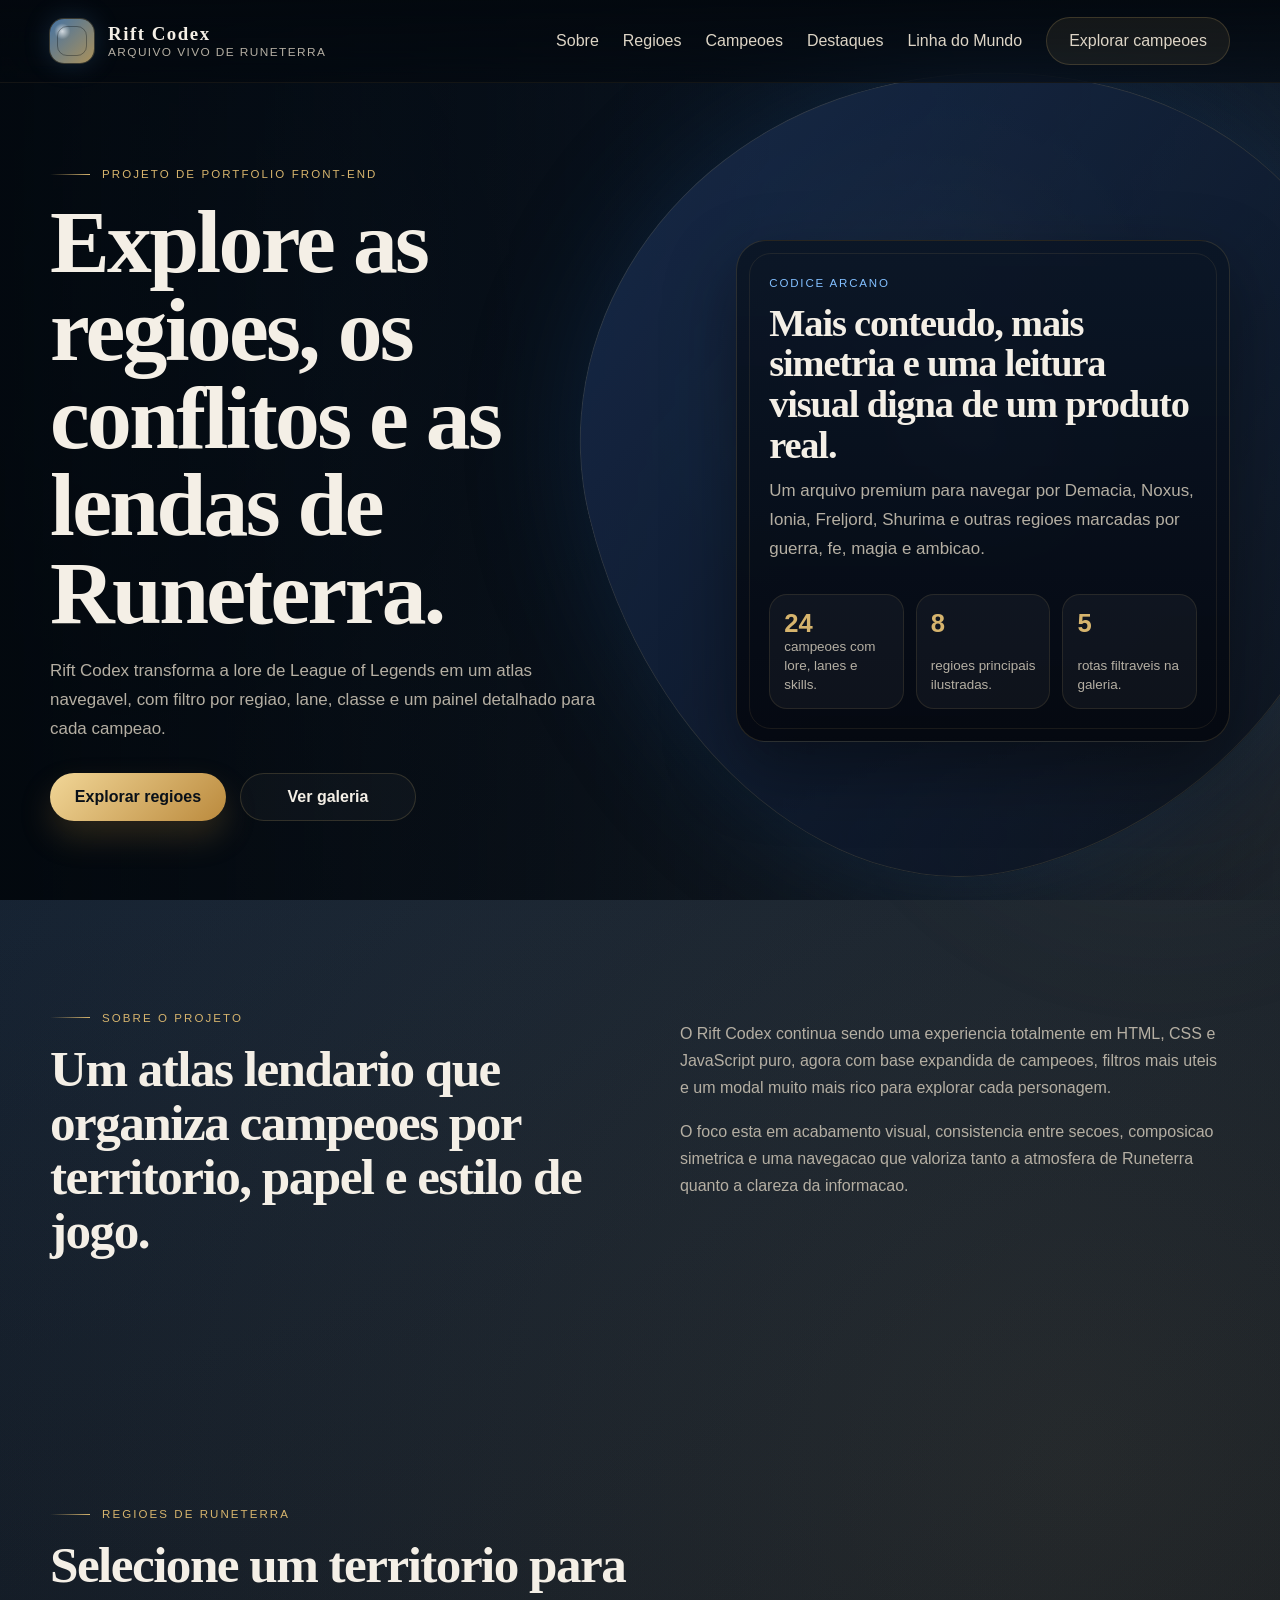
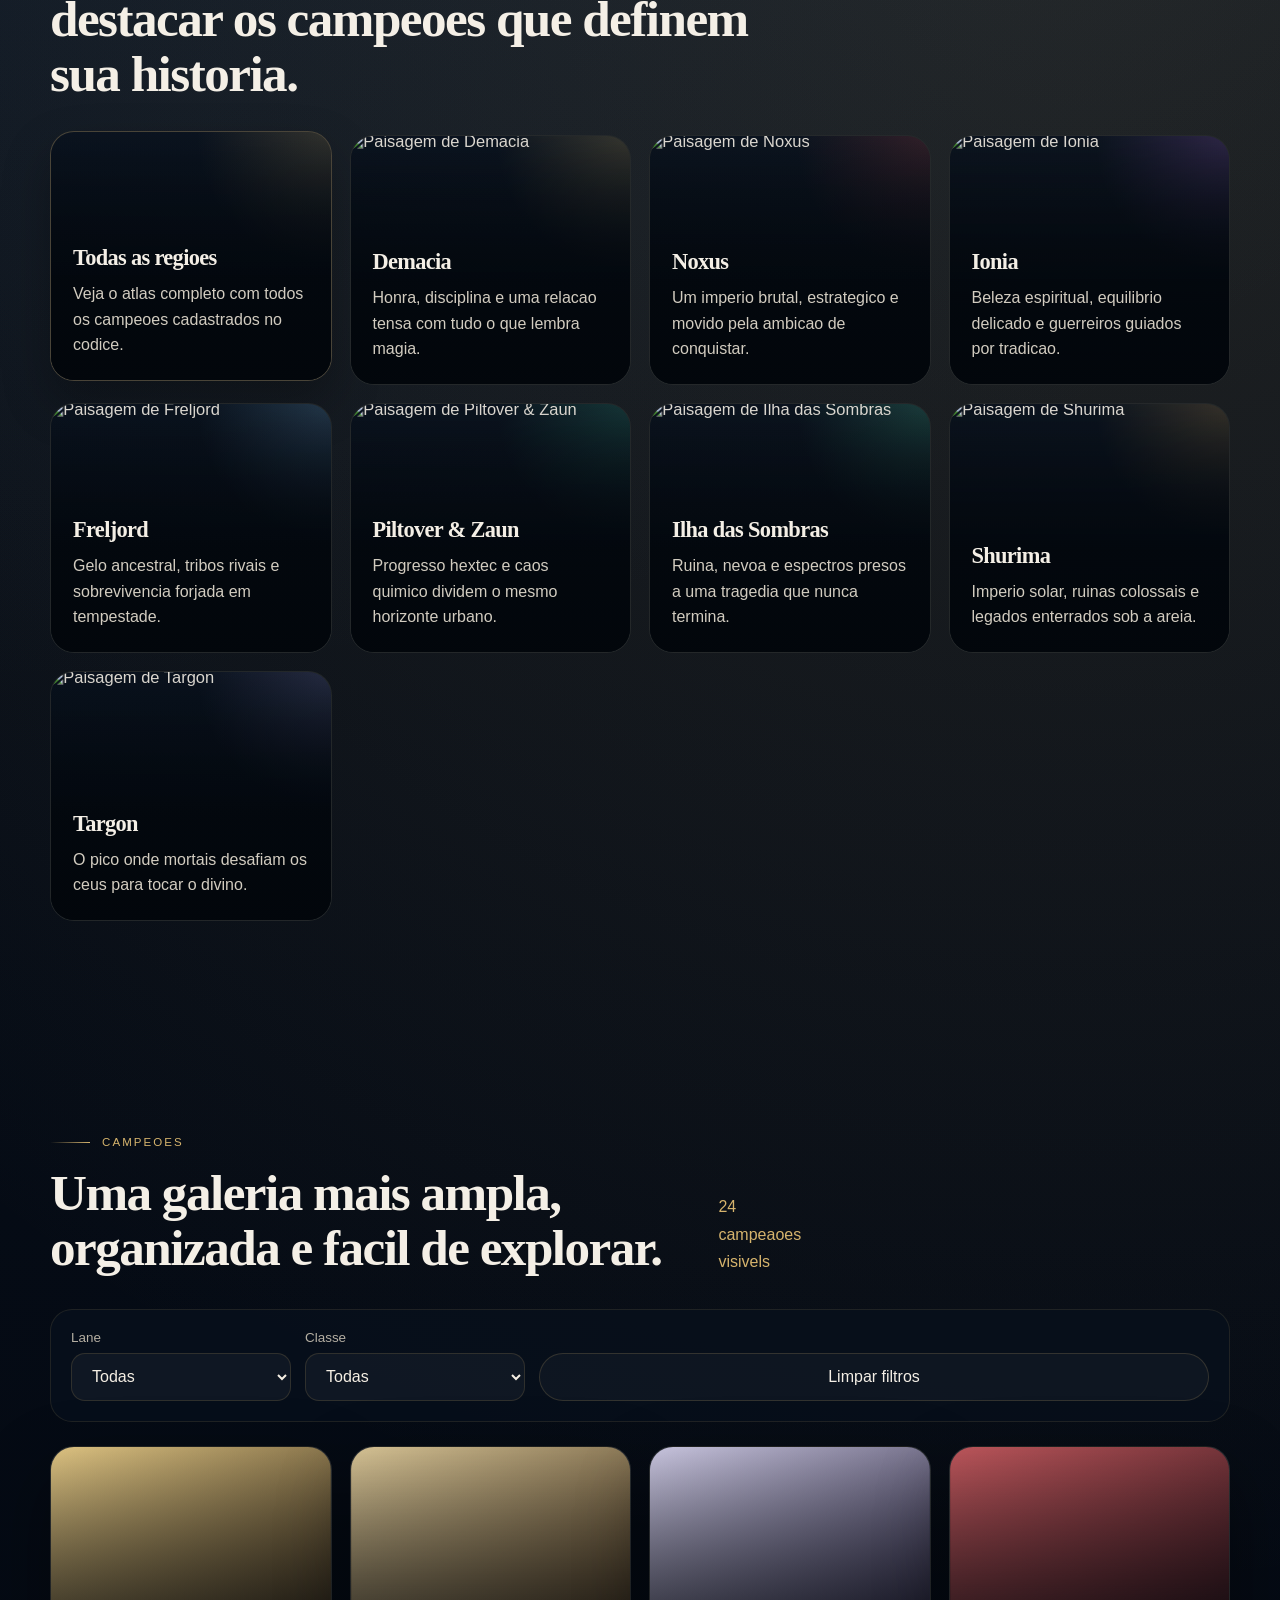
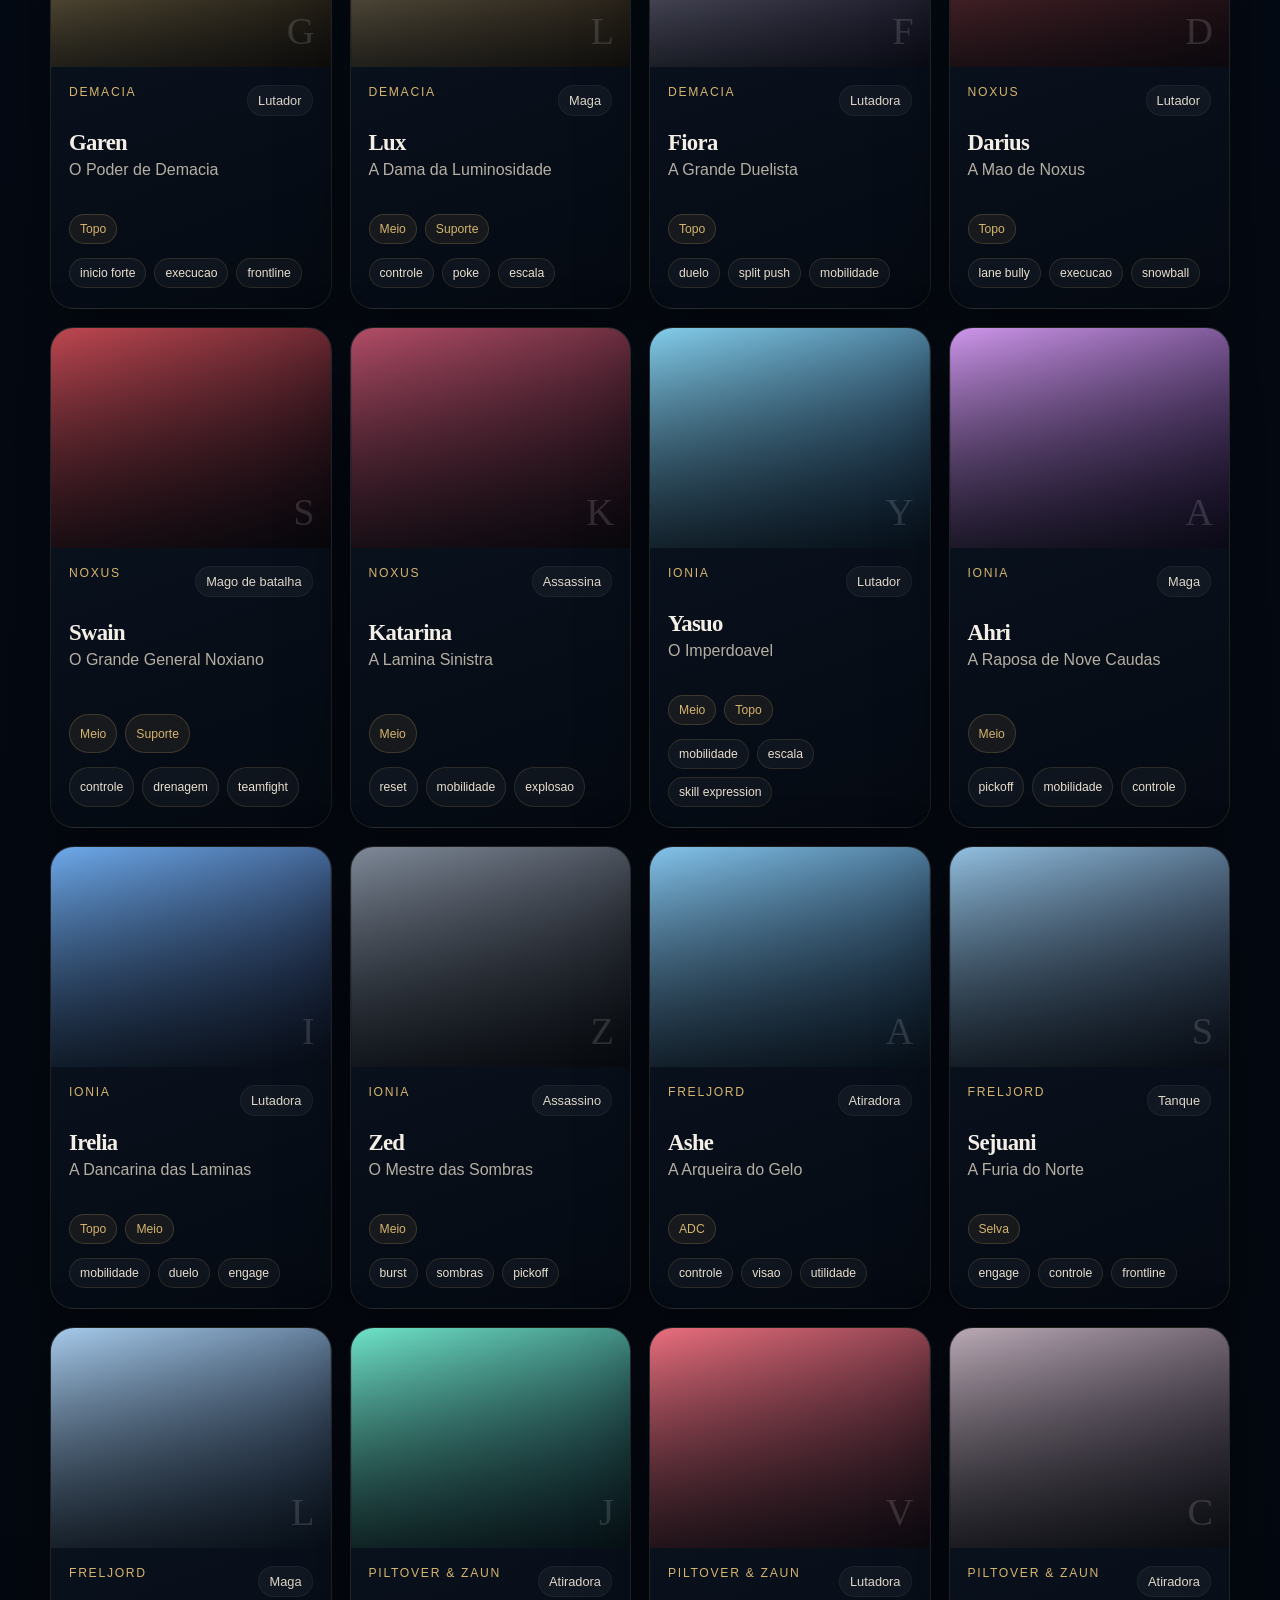
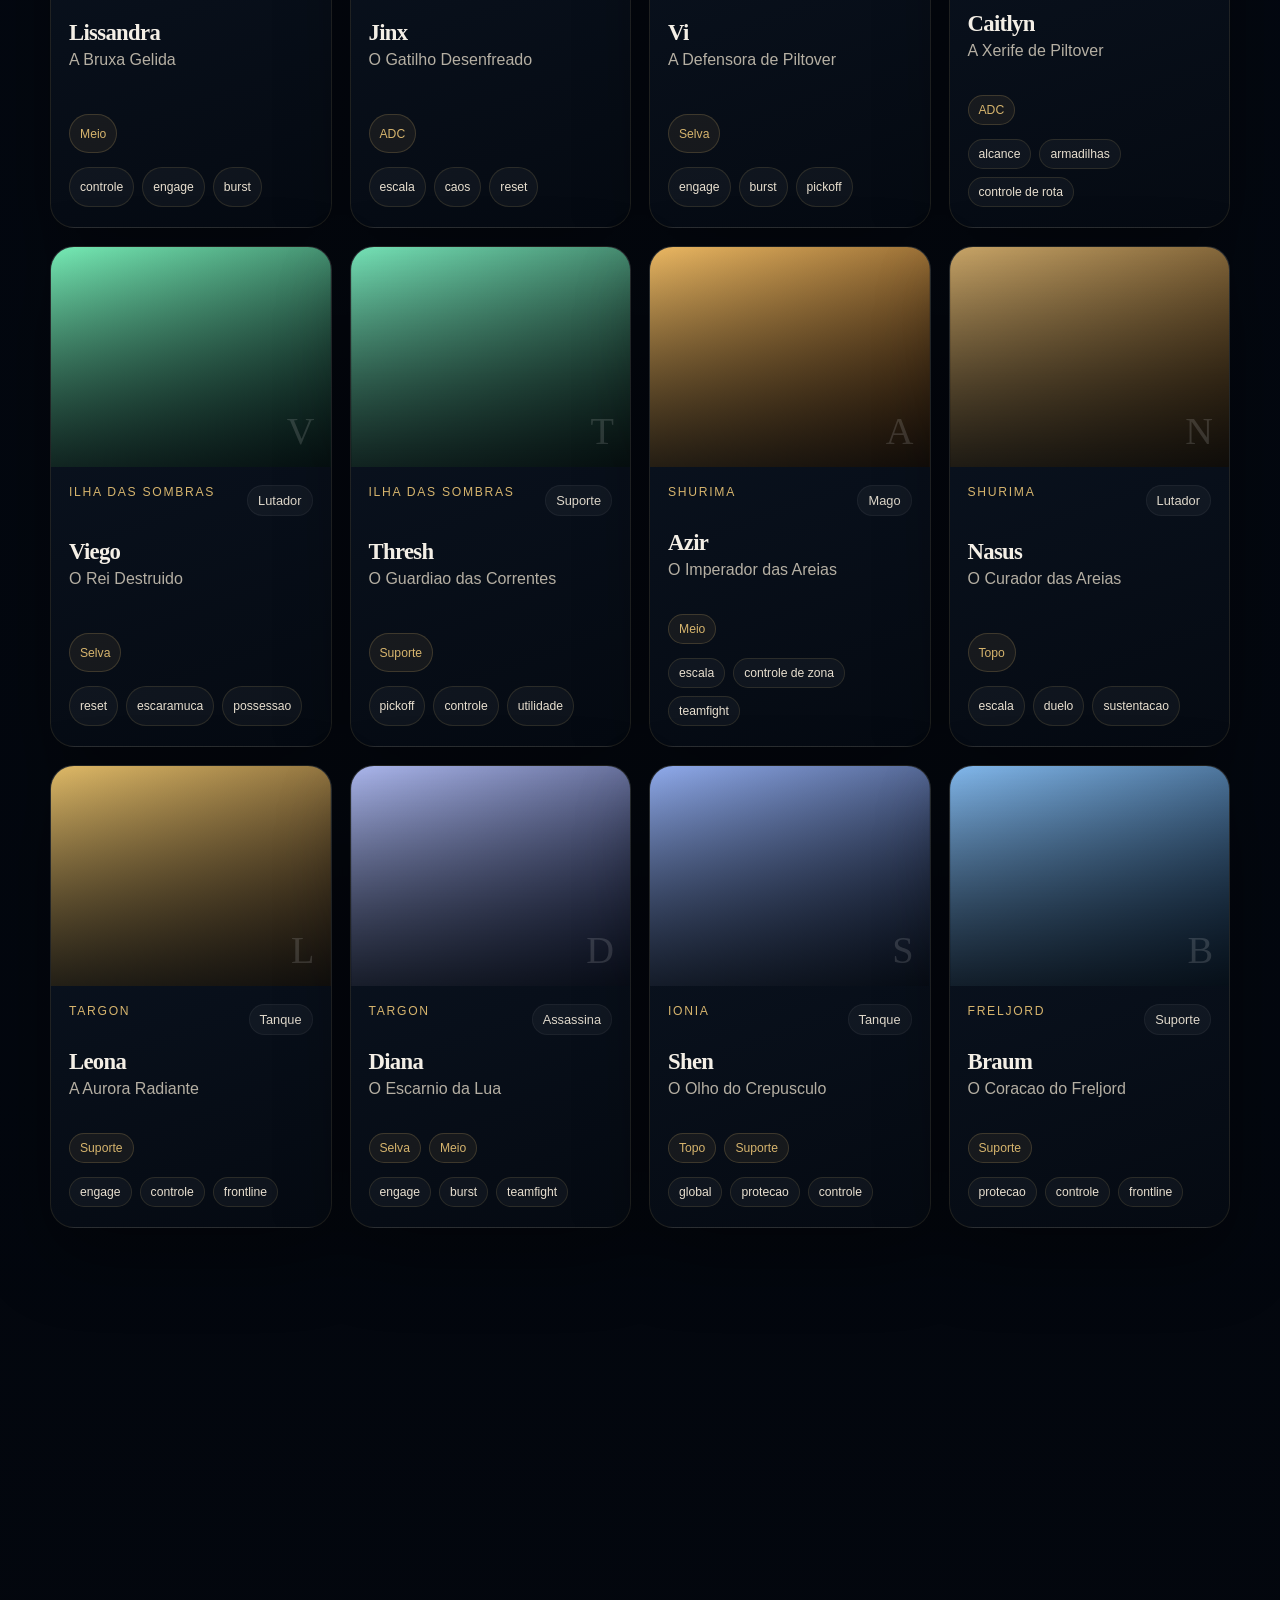
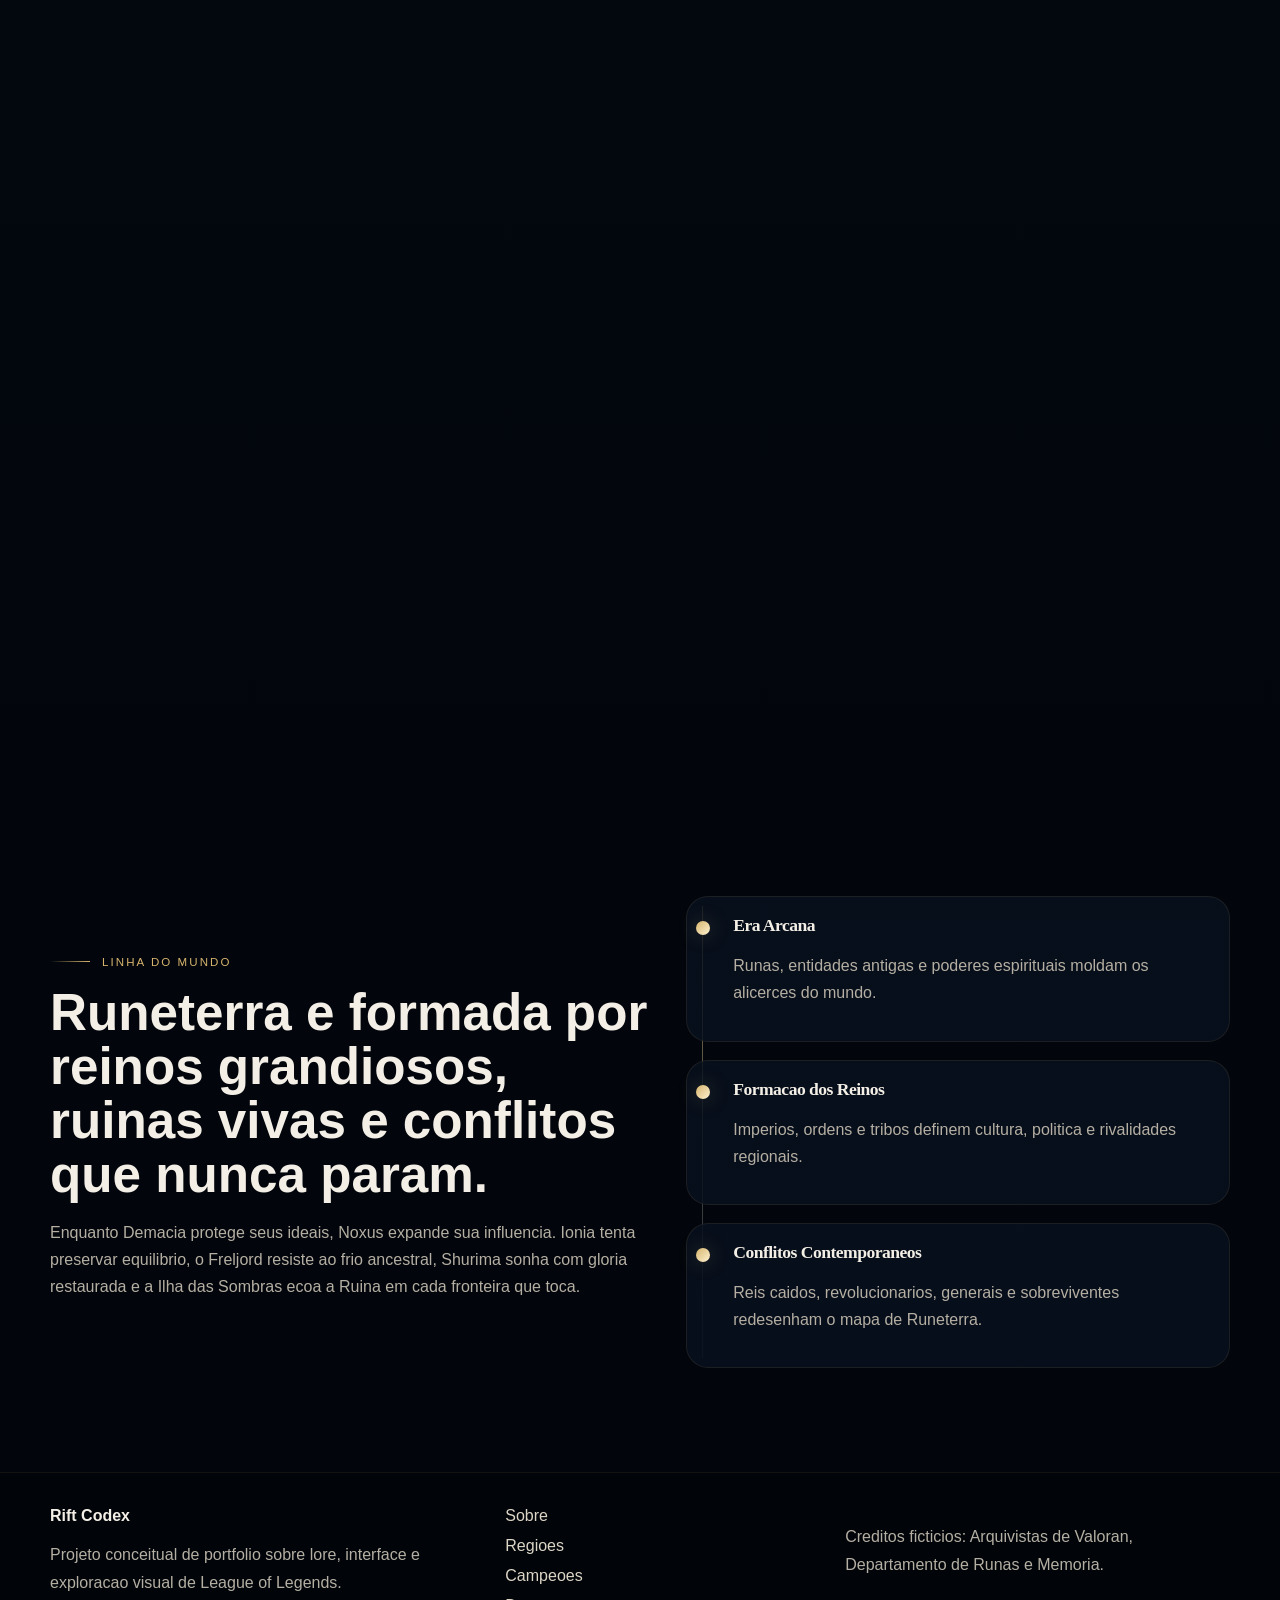
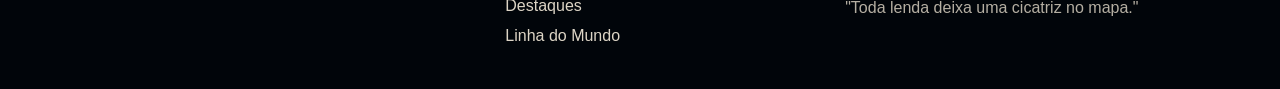
==== index.html @ 1356409a "Primeira versão do projeto Rift Codex" ====
<!DOCTYPE html>
<html lang="pt-BR">
<head>
  <meta charset="UTF-8">
  <meta name="viewport" content="width=device-width, initial-scale=1.0">
  <meta
    name="description"
    content="Rift Codex e um atlas interativo de Runeterra com campeoes de League of Legends organizados por regiao."
  >
  <title>Rift Codex | Atlas Vivo de Runeterra</title>
  <link rel="stylesheet" href="style.css">
</head>
<body>
  <div class="site-shell">
    <div class="ambient ambient-left"></div>
    <div class="ambient ambient-right"></div>

    <header class="site-header" id="topo">
      <div class="header-inner">
        <a href="#hero" class="brand" aria-label="Ir para o inicio">
          <span class="brand-mark"></span>
          <span class="brand-copy">
            <strong>Rift Codex</strong>
            <small>Arquivo Vivo de Runeterra</small>
          </span>
        </a>

        <button class="menu-toggle" type="button" aria-expanded="false" aria-controls="main-nav" aria-label="Abrir menu">
          <span></span>
          <span></span>
          <span></span>
        </button>

        <nav class="main-nav" id="main-nav" aria-label="Navegacao principal">
          <a href="#sobre">Sobre</a>
          <a href="#regioes">Regioes</a>
          <a href="#campeoes">Campeoes</a>
          <a href="#destaques">Destaques</a>
          <a href="#mundo">Linha do Mundo</a>
          <a href="#campeoes" class="nav-cta">Explorar campeoes</a>
        </nav>
      </div>
    </header>

    <main>
      <section class="hero" id="hero">
        <div class="hero-backdrop"></div>
        <div class="container hero-grid">
          <div class="hero-copy reveal">
            <span class="eyebrow">Projeto de portfolio front-end</span>
            <h1>Explore as regioes, os conflitos e as lendas de Runeterra.</h1>
            <p>
              Rift Codex transforma a lore de League of Legends em um atlas navegavel, com filtro por regiao, lane,
              classe e um painel detalhado para cada campeao.
            </p>
            <div class="hero-actions">
              <a href="#regioes" class="button button-primary">Explorar regioes</a>
              <a href="#campeoes" class="button button-secondary">Ver galeria</a>
            </div>
          </div>

          <div class="hero-panel reveal">
            <div class="hero-panel-frame">
              <span class="panel-kicker">Codice Arcano</span>
              <h2>Mais conteudo, mais simetria e uma leitura visual digna de um produto real.</h2>
              <p>
                Um arquivo premium para navegar por Demacia, Noxus, Ionia, Freljord, Shurima e outras regioes
                marcadas por guerra, fe, magia e ambicao.
              </p>
              <div class="hero-runes" id="heroStats" aria-label="Indicadores do projeto"></div>
            </div>
          </div>
        </div>
      </section>

      <section class="about section" id="sobre">
        <div class="container split-layout">
          <div class="section-heading reveal">
            <span class="eyebrow">Sobre o projeto</span>
            <h2>Um atlas lendario que organiza campeoes por territorio, papel e estilo de jogo.</h2>
          </div>
          <div class="about-copy reveal">
            <p>
              O Rift Codex continua sendo uma experiencia totalmente em HTML, CSS e JavaScript puro, agora com base
              expandida de campeoes, filtros mais uteis e um modal muito mais rico para explorar cada personagem.
            </p>
            <p>
              O foco esta em acabamento visual, consistencia entre secoes, composicao simetrica e uma navegacao que
              valoriza tanto a atmosfera de Runeterra quanto a clareza da informacao.
            </p>
          </div>
        </div>
      </section>

      <section class="regions section" id="regioes">
        <div class="container">
          <div class="section-heading reveal section-heading-tight">
            <span class="eyebrow">Regioes de Runeterra</span>
            <h2>Selecione um territorio para destacar os campeoes que definem sua historia.</h2>
          </div>
          <div class="region-filters reveal" id="regionFilters" aria-label="Filtros por regiao"></div>
        </div>
      </section>

      <section class="champions section" id="campeoes">
        <div class="container">
          <div class="section-heading section-heading-inline reveal">
            <div>
              <span class="eyebrow">Campeoes</span>
              <h2>Uma galeria mais ampla, organizada e facil de explorar.</h2>
            </div>
            <p id="championCounter">Carregando campeoes...</p>
          </div>

          <div class="filter-toolbar reveal">
            <div class="filter-group">
              <label for="laneFilter">Lane</label>
              <select id="laneFilter" class="filter-select">
                <option value="all">Todas</option>
              </select>
            </div>
            <div class="filter-group">
              <label for="classFilter">Classe</label>
              <select id="classFilter" class="filter-select">
                <option value="all">Todas</option>
              </select>
            </div>
            <button class="filter-reset" id="resetFilters" type="button">Limpar filtros</button>
          </div>

          <div class="champion-grid" id="championGrid"></div>
        </div>
      </section>

      <section class="featured section" id="destaques">
        <div class="container">
          <div class="section-heading reveal section-heading-tight">
            <span class="eyebrow">Destaques</span>
            <h2>Campeoes centrais para sentir o peso politico, magico e militar de Runeterra.</h2>
          </div>
          <div class="featured-rail" id="featuredRail"></div>
        </div>
      </section>

      <section class="worldline section" id="mundo">
        <div class="container worldline-layout">
          <div class="worldline-copy reveal">
            <span class="eyebrow">Linha do mundo</span>
            <h2>Runeterra e formada por reinos grandiosos, ruinas vivas e conflitos que nunca param.</h2>
            <p>
              Enquanto Demacia protege seus ideais, Noxus expande sua influencia. Ionia tenta preservar equilibrio,
              o Freljord resiste ao frio ancestral, Shurima sonha com gloria restaurada e a Ilha das Sombras ecoa a
              Ruina em cada fronteira que toca.
            </p>
          </div>

          <div class="timeline reveal" aria-label="Resumo da linha do mundo">
            <article>
              <strong>Era Arcana</strong>
              <p>Runas, entidades antigas e poderes espirituais moldam os alicerces do mundo.</p>
            </article>
            <article>
              <strong>Formacao dos Reinos</strong>
              <p>Imperios, ordens e tribos definem cultura, politica e rivalidades regionais.</p>
            </article>
            <article>
              <strong>Conflitos Contemporaneos</strong>
              <p>Reis caidos, revolucionarios, generais e sobreviventes redesenham o mapa de Runeterra.</p>
            </article>
          </div>
        </div>
      </section>
    </main>

    <footer class="site-footer">
      <div class="container footer-layout">
        <div>
          <strong>Rift Codex</strong>
          <p>Projeto conceitual de portfolio sobre lore, interface e exploracao visual de League of Legends.</p>
        </div>
        <div class="footer-links">
          <a href="#sobre">Sobre</a>
          <a href="#regioes">Regioes</a>
          <a href="#campeoes">Campeoes</a>
          <a href="#destaques">Destaques</a>
          <a href="#mundo">Linha do Mundo</a>
        </div>
        <div class="footer-meta">
          <p>Creditos ficticios: Arquivistas de Valoran, Departamento de Runas e Memoria.</p>
          <p class="footer-quote">"Toda lenda deixa uma cicatriz no mapa."</p>
        </div>
      </div>
    </footer>
  </div>

  <aside class="champion-modal" id="championModal" aria-hidden="true">
    <div class="modal-backdrop" data-close-modal></div>
    <div class="modal-panel" role="dialog" aria-modal="true" aria-labelledby="modalChampionName">
      <button class="modal-close" type="button" data-close-modal aria-label="Fechar detalhes do campeao">x</button>
      <div class="modal-banner">
        <img id="modalChampionImage" alt="">
      </div>

      <div class="modal-topline">
        <span id="modalChampionRegion">Regiao</span>
        <span id="modalChampionClass">Classe</span>
        <span id="modalChampionLanes">Lanes</span>
      </div>

      <div class="modal-hero">
        <div class="modal-sigil" id="modalChampionSigil" aria-hidden="true"></div>
        <div class="modal-title-block">
          <h2 id="modalChampionName">Campeao</h2>
          <p id="modalChampionTitle">Titulo</p>
          <div class="modal-tags" id="modalChampionTags"></div>
        </div>
      </div>

      <div class="modal-content">
        <section>
          <h3>Lore resumida</h3>
          <p id="modalChampionLore"></p>
        </section>
        <section>
          <h3>Perfil de jogo</h3>
          <p id="modalChampionStyle"></p>
        </section>
        <section class="modal-span-2">
          <h3>Habilidades</h3>
          <ul class="skill-list" id="modalChampionSkills"></ul>
        </section>
        <section>
          <h3>Curiosidades</h3>
          <ul class="fact-list" id="modalChampionFacts"></ul>
        </section>
        <section>
          <h3>Presenca em rota</h3>
          <div class="lane-list" id="modalChampionLaneList"></div>
        </section>
      </div>
    </div>
  </aside>

  <button class="back-to-top" id="backToTop" type="button" aria-label="Voltar ao topo">^</button>

  <script src="script.js"></script>
</body>
</html>
---- style.css ----
:root {
  --bg: #06101b;
  --bg-deep: #02060b;
  --surface: rgba(10, 20, 34, 0.82);
  --surface-strong: rgba(10, 18, 30, 0.94);
  --surface-soft: rgba(255, 255, 255, 0.04);
  --line: rgba(214, 180, 109, 0.14);
  --line-strong: rgba(214, 180, 109, 0.28);
  --text: #f4efe6;
  --muted: #b5afa3;
  --gold: #d6b46d;
  --blue: #82bfff;
  --shadow: 0 28px 70px rgba(0, 0, 0, 0.4);
  --radius-lg: 30px;
  --radius-md: 22px;
  --radius-sm: 14px;
  --container: min(1180px, calc(100vw - 40px));
  --header-height: 82px;
  --ease: 240ms ease;
}

*,
*::before,
*::after {
  box-sizing: border-box;
}

html {
  scroll-behavior: smooth;
}

body {
  margin: 0;
  min-height: 100vh;
  font-family: "Segoe UI", "Trebuchet MS", Verdana, sans-serif;
  color: var(--text);
  background:
    radial-gradient(circle at top left, rgba(64, 114, 176, 0.22), transparent 28%),
    radial-gradient(circle at 84% 18%, rgba(214, 180, 109, 0.14), transparent 26%),
    linear-gradient(180deg, #08121f 0%, #040912 45%, #02050b 100%);
  overflow-x: hidden;
}

body::before {
  content: "";
  position: fixed;
  inset: 0;
  background:
    linear-gradient(rgba(255, 255, 255, 0.018) 1px, transparent 1px),
    linear-gradient(90deg, rgba(255, 255, 255, 0.018) 1px, transparent 1px);
  background-size: 78px 78px;
  opacity: 0.12;
  pointer-events: none;
}

body.no-scroll {
  overflow: hidden;
}

a {
  color: inherit;
  text-decoration: none;
}

img {
  display: block;
  max-width: 100%;
}

button,
select {
  font: inherit;
  color: inherit;
}

.site-shell {
  position: relative;
}

.ambient {
  position: fixed;
  width: 34rem;
  height: 34rem;
  border-radius: 50%;
  filter: blur(88px);
  opacity: 0.2;
  pointer-events: none;
  z-index: 0;
}

.ambient-left {
  left: -12%;
  top: 6%;
  background: rgba(84, 145, 224, 0.28);
}

.ambient-right {
  right: -12%;
  top: 42%;
  background: rgba(214, 180, 109, 0.18);
}

.container {
  width: var(--container);
  margin: 0 auto;
  position: relative;
  z-index: 1;
}

.section {
  padding: 104px 0;
}

.eyebrow {
  display: inline-flex;
  align-items: center;
  gap: 12px;
  margin-bottom: 18px;
  color: var(--gold);
  text-transform: uppercase;
  letter-spacing: 0.18em;
  font-size: 0.72rem;
}

.eyebrow::before {
  content: "";
  width: 40px;
  height: 1px;
  background: linear-gradient(90deg, transparent, var(--gold));
}

.section-heading {
  max-width: 760px;
  margin-bottom: 34px;
}

.section-heading-tight {
  max-width: 700px;
}

.section-heading h2,
.hero h1,
.hero-panel h2,
.modal-panel h2,
.timeline strong,
.region-card strong,
.brand-copy strong,
.champion-meta h3,
.featured-card h3 {
  font-family: "Palatino Linotype", "Book Antiqua", Georgia, serif;
  letter-spacing: -0.03em;
}

.section-heading h2,
.worldline-copy h2 {
  margin: 0;
  line-height: 1.06;
  font-size: clamp(2rem, 4vw, 3.8rem);
}

.section-heading p,
.about-copy p,
.hero p,
.hero-panel p,
.worldline-copy p,
.site-footer p,
.timeline p,
.champion-meta p,
.featured-card p,
.modal-panel p,
.fact-list li,
.skill-copy span {
  color: var(--muted);
  line-height: 1.7;
}

.site-header {
  position: fixed;
  inset: 0 0 auto 0;
  z-index: 30;
  background: linear-gradient(180deg, rgba(3, 8, 14, 0.92), rgba(3, 8, 14, 0.56));
  backdrop-filter: blur(18px);
  border-bottom: 1px solid rgba(214, 180, 109, 0.08);
}

.header-inner {
  width: var(--container);
  min-height: var(--header-height);
  margin: 0 auto;
  display: flex;
  align-items: center;
  justify-content: space-between;
  gap: 24px;
}

.brand {
  display: inline-flex;
  align-items: center;
  gap: 14px;
}

.brand-mark {
  width: 44px;
  height: 44px;
  border-radius: 14px;
  background:
    radial-gradient(circle at 28% 28%, rgba(255, 255, 255, 0.72), transparent 18%),
    linear-gradient(135deg, rgba(111, 182, 255, 0.62), rgba(214, 180, 109, 0.8));
  box-shadow: 0 0 0 1px rgba(214, 180, 109, 0.24), 0 0 28px rgba(111, 182, 255, 0.18);
  position: relative;
}

.brand-mark::after {
  content: "";
  position: absolute;
  inset: 7px;
  border-radius: 10px;
  border: 1px solid rgba(5, 10, 16, 0.34);
}

.brand-copy {
  display: flex;
  flex-direction: column;
}

.brand-copy strong {
  font-size: 1.18rem;
  letter-spacing: 0.08em;
}

.brand-copy small {
  font-size: 0.74rem;
  color: var(--muted);
  letter-spacing: 0.12em;
  text-transform: uppercase;
}

.main-nav {
  display: flex;
  align-items: center;
  gap: 24px;
}

.main-nav a {
  color: #ddd5c6;
  transition: color var(--ease);
}

.main-nav a:hover,
.main-nav a:focus-visible {
  color: var(--gold);
}

.nav-cta,
.button,
.filter-reset {
  display: inline-flex;
  align-items: center;
  justify-content: center;
  border-radius: 999px;
  transition: transform var(--ease), border-color var(--ease), background var(--ease), box-shadow var(--ease);
}

.nav-cta,
.button {
  padding: 14px 22px;
}

.nav-cta {
  border: 1px solid rgba(214, 180, 109, 0.2);
  background: rgba(214, 180, 109, 0.08);
}

.button {
  min-width: 176px;
  font-weight: 700;
}

.button-primary {
  color: #091018;
  background: linear-gradient(135deg, #f1d697, #bb8a3d);
  box-shadow: 0 16px 32px rgba(187, 138, 61, 0.22);
}

.button-secondary,
.filter-reset {
  border: 1px solid rgba(214, 180, 109, 0.18);
  background: rgba(255, 255, 255, 0.03);
  color: var(--text);
}

.button:hover,
.button:focus-visible,
.nav-cta:hover,
.nav-cta:focus-visible,
.filter-reset:hover,
.filter-reset:focus-visible {
  transform: translateY(-2px);
}

.menu-toggle {
  display: none;
  width: 48px;
  height: 48px;
  padding: 0;
  border-radius: 14px;
  border: 1px solid rgba(214, 180, 109, 0.18);
  background: rgba(255, 255, 255, 0.03);
}

.menu-toggle span {
  display: block;
  width: 18px;
  height: 2px;
  margin: 4px auto;
  background: var(--text);
}

.hero {
  min-height: 100vh;
  padding-top: var(--header-height);
  display: flex;
  align-items: center;
  position: relative;
  overflow: clip;
}

.hero-backdrop {
  position: absolute;
  inset: 0;
  background:
    radial-gradient(circle at 74% 34%, rgba(214, 180, 109, 0.16), transparent 20%),
    radial-gradient(circle at 68% 42%, rgba(111, 182, 255, 0.16), transparent 24%),
    linear-gradient(90deg, rgba(2, 7, 12, 0.94) 0%, rgba(2, 7, 13, 0.7) 46%, rgba(3, 8, 14, 0.12) 100%);
}

.hero-backdrop::before {
  content: "";
  position: absolute;
  right: -8vw;
  top: 8%;
  width: min(62vw, 820px);
  height: min(62vw, 820px);
  border-radius: 48% 52% 58% 42% / 44% 42% 58% 56%;
  background:
    radial-gradient(circle at 48% 42%, rgba(255, 255, 255, 0.12), transparent 12%),
    radial-gradient(circle at 52% 48%, rgba(111, 182, 255, 0.18), transparent 22%),
    linear-gradient(145deg, rgba(24, 44, 76, 0.92), rgba(7, 13, 23, 0.68));
  box-shadow: inset 0 0 0 1px rgba(214, 180, 109, 0.14), 0 0 120px rgba(27, 80, 145, 0.22);
  transform: rotate(-14deg);
}

.hero-grid,
.split-layout,
.worldline-layout,
.footer-layout {
  display: grid;
  gap: 32px;
}

.hero-grid {
  grid-template-columns: minmax(0, 1.06fr) minmax(360px, 0.82fr);
  align-items: center;
  gap: 48px;
}

.split-layout {
  grid-template-columns: minmax(0, 1fr) minmax(0, 0.92fr);
  align-items: start;
}

.hero-copy {
  max-width: 640px;
}

.hero h1 {
  margin: 0 0 20px;
  line-height: 0.98;
  font-size: clamp(3rem, 7vw, 6rem);
}

.hero p {
  max-width: 560px;
  margin: 0 0 30px;
  font-size: 1.06rem;
}

.hero-actions {
  display: flex;
  flex-wrap: wrap;
  gap: 14px;
}

.hero-panel-frame {
  position: relative;
  padding: 32px;
  border-radius: var(--radius-lg);
  border: 1px solid rgba(214, 180, 109, 0.16);
  background:
    linear-gradient(180deg, rgba(11, 22, 38, 0.94), rgba(5, 9, 17, 0.98));
  box-shadow: var(--shadow);
}

.hero-panel-frame::before {
  content: "";
  position: absolute;
  inset: 12px;
  border-radius: 22px;
  border: 1px solid rgba(214, 180, 109, 0.1);
}

.panel-kicker {
  display: inline-block;
  margin-bottom: 14px;
  color: var(--blue);
  text-transform: uppercase;
  letter-spacing: 0.16em;
  font-size: 0.72rem;
}

.hero-panel h2 {
  margin: 0 0 12px;
  line-height: 1.06;
  font-size: clamp(1.6rem, 3vw, 2.5rem);
}

.hero-runes {
  display: grid;
  grid-template-columns: repeat(3, minmax(0, 1fr));
  gap: 12px;
  margin-top: 28px;
}

.hero-stat {
  min-height: 86px;
  padding: 14px;
  border-radius: 18px;
  background: rgba(255, 255, 255, 0.04);
  border: 1px solid rgba(214, 180, 109, 0.12);
  display: grid;
  align-content: space-between;
}

.hero-stat strong {
  font-size: 1.6rem;
  color: var(--gold);
}

.hero-stat span {
  color: var(--muted);
  font-size: 0.84rem;
  line-height: 1.4;
}

.region-filters {
  display: grid;
  grid-template-columns: repeat(4, minmax(0, 1fr));
  gap: 18px;
}

.region-card {
  position: relative;
  min-height: 250px;
  padding: 22px;
  display: flex;
  align-items: end;
  border-radius: 24px;
  border: 1px solid rgba(214, 180, 109, 0.12);
  background: var(--surface);
  overflow: hidden;
  cursor: pointer;
  text-align: left;
  color: var(--text);
  transition: transform var(--ease), border-color var(--ease), box-shadow var(--ease);
}

.region-card::before {
  content: "";
  position: absolute;
  inset: 0;
  background:
    linear-gradient(180deg, rgba(3, 8, 14, 0.04), rgba(3, 8, 14, 0.82)),
    radial-gradient(circle at top right, var(--region-glow, rgba(111, 182, 255, 0.16)), transparent 36%);
}

.region-card::after {
  content: "";
  position: absolute;
  inset: 0;
  background: linear-gradient(180deg, rgba(2, 6, 11, 0.08), rgba(2, 6, 11, 0.72) 58%, rgba(2, 6, 11, 0.92) 100%);
}

.region-card > * {
  position: relative;
  z-index: 1;
}

.region-card-media {
  position: absolute;
  inset: 0;
  z-index: 0;
}

.region-card-media img {
  width: 100%;
  height: 100%;
  object-fit: cover;
  object-position: center;
  transform: scale(1.03);
}

.region-card-content {
  display: grid;
  gap: 10px;
}

.region-card strong {
  font-size: 1.4rem;
}

.region-card p {
  margin: 0;
  color: #d2ccc0;
  line-height: 1.6;
}

.region-card.is-active,
.region-card:hover,
.region-card:focus-visible {
  transform: translateY(-4px);
  border-color: rgba(214, 180, 109, 0.3);
  box-shadow: 0 22px 48px rgba(0, 0, 0, 0.28);
}

.section-heading-inline {
  display: flex;
  justify-content: space-between;
  align-items: end;
  gap: 24px;
}

#championCounter {
  margin: 0;
  color: var(--gold);
}

.filter-toolbar {
  display: grid;
  grid-template-columns: repeat(2, minmax(0, 220px)) auto;
  gap: 14px;
  align-items: end;
  margin-bottom: 24px;
  padding: 20px;
  border-radius: 22px;
  border: 1px solid rgba(214, 180, 109, 0.12);
  background: rgba(8, 16, 28, 0.84);
}

.filter-group {
  display: grid;
  gap: 8px;
}

.filter-group label {
  color: var(--muted);
  font-size: 0.84rem;
}

.filter-select {
  height: 48px;
  padding: 0 16px;
  border-radius: 14px;
  border: 1px solid rgba(214, 180, 109, 0.16);
  background: rgba(255, 255, 255, 0.04);
  color: #f5efe4;
}

.filter-select option {
  color: #0f141b;
  background: #efe4d1;
}

.filter-reset {
  height: 48px;
  padding: 0 18px;
}

.champion-grid {
  display: grid;
  grid-template-columns: repeat(4, minmax(0, 1fr));
  gap: 18px;
}

.champion-card {
  position: relative;
  min-height: 390px;
  display: grid;
  grid-template-rows: 220px auto;
  overflow: hidden;
  border-radius: 24px;
  border: 1px solid rgba(214, 180, 109, 0.12);
  background:
    linear-gradient(180deg, rgba(255, 255, 255, 0.03), transparent 32%),
    linear-gradient(160deg, rgba(12, 22, 37, 0.96), rgba(5, 10, 18, 0.98));
  box-shadow: var(--shadow);
  cursor: pointer;
  transition: transform var(--ease), border-color var(--ease), box-shadow var(--ease);
}

.champion-card:hover,
.champion-card:focus-visible {
  transform: translateY(-6px);
  border-color: rgba(214, 180, 109, 0.28);
  box-shadow: 0 24px 56px rgba(0, 0, 0, 0.34);
}

.champion-art {
  position: relative;
  background:
    linear-gradient(180deg, rgba(2, 6, 10, 0.08), rgba(2, 6, 10, 0.78)),
    var(--champion-image),
    linear-gradient(145deg, var(--art-start, #284160), var(--art-end, #0c1725));
  background-size: cover;
  background-position: center top;
}

.champion-art::after {
  content: attr(data-sigil);
  position: absolute;
  right: 16px;
  bottom: 14px;
  font-family: "Palatino Linotype", "Book Antiqua", Georgia, serif;
  font-size: 2.4rem;
  color: rgba(255, 255, 255, 0.14);
}

.champion-meta {
  display: grid;
  gap: 14px;
  padding: 18px 18px 20px;
}

.champion-topline {
  display: flex;
  justify-content: space-between;
  gap: 12px;
  align-items: start;
}

.champion-region {
  display: inline-flex;
  align-items: center;
  gap: 8px;
  color: var(--gold);
  font-size: 0.76rem;
  text-transform: uppercase;
  letter-spacing: 0.14em;
}

.champion-class {
  font-size: 0.8rem;
  color: #ded7ca;
  padding: 7px 10px;
  border-radius: 999px;
  background: rgba(255, 255, 255, 0.04);
  border: 1px solid rgba(255, 255, 255, 0.05);
}

.champion-meta h3 {
  margin: 0;
  font-size: 1.42rem;
}

.champion-meta p {
  margin: 0;
  min-height: 44px;
}

.chip-row {
  display: flex;
  flex-wrap: wrap;
  gap: 8px;
}

.chip {
  display: inline-flex;
  align-items: center;
  min-height: 30px;
  padding: 6px 10px;
  border-radius: 999px;
  border: 1px solid rgba(214, 180, 109, 0.14);
  background: rgba(255, 255, 255, 0.04);
  color: #e8dfcf;
  font-size: 0.76rem;
}

.chip.is-emphasis {
  color: var(--gold);
  border-color: rgba(214, 180, 109, 0.2);
  background: rgba(214, 180, 109, 0.08);
}

.featured-rail {
  display: grid;
  grid-template-columns: repeat(3, minmax(0, 1fr));
  gap: 18px;
}

.featured-card {
  position: relative;
  min-height: 300px;
  padding: 24px;
  display: grid;
  align-content: end;
  overflow: hidden;
  border-radius: 28px;
  border: 1px solid rgba(214, 180, 109, 0.14);
  background:
    linear-gradient(180deg, rgba(3, 8, 14, 0.05), rgba(2, 6, 10, 0.88)),
    var(--feature-image),
    linear-gradient(150deg, var(--feature-start, #1d3550), #08111d 72%);
  background-size: cover;
  background-position: center top;
}

.featured-card::after {
  content: "";
  position: absolute;
  inset: 0;
  background: linear-gradient(180deg, transparent 42%, rgba(3, 8, 14, 0.9) 100%);
}

.featured-card > * {
  position: relative;
  z-index: 1;
}

.featured-card span {
  color: var(--gold);
  font-size: 0.72rem;
  text-transform: uppercase;
  letter-spacing: 0.16em;
}

.featured-card h3 {
  margin: 10px 0 8px;
  font-size: 2rem;
}

.featured-card p {
  margin: 0;
  max-width: 34ch;
}

.worldline-layout {
  grid-template-columns: minmax(0, 1fr) minmax(360px, 0.9fr);
  align-items: center;
}

.timeline {
  display: grid;
  gap: 18px;
  position: relative;
}

.timeline::before {
  content: "";
  position: absolute;
  left: 16px;
  top: 10px;
  bottom: 10px;
  width: 1px;
  background: linear-gradient(180deg, rgba(214, 180, 109, 0.6), rgba(111, 182, 255, 0.18));
}

.timeline article {
  position: relative;
  padding: 18px 18px 18px 46px;
  border-radius: 22px;
  border: 1px solid rgba(214, 180, 109, 0.1);
  background: rgba(9, 18, 31, 0.82);
}

.timeline article::before {
  content: "";
  position: absolute;
  left: 9px;
  top: 24px;
  width: 14px;
  height: 14px;
  border-radius: 50%;
  background: linear-gradient(135deg, var(--gold), #fff2d0);
  box-shadow: 0 0 20px rgba(214, 180, 109, 0.26);
}

.timeline strong {
  display: block;
  margin-bottom: 6px;
  font-size: 1.1rem;
}

.site-footer {
  padding: 34px 0 44px;
  border-top: 1px solid rgba(214, 180, 109, 0.08);
  background: rgba(2, 6, 11, 0.72);
}

.footer-layout {
  grid-template-columns: 1.1fr 0.8fr 1fr;
  align-items: start;
}

.footer-links {
  display: flex;
  flex-direction: column;
  gap: 12px;
}

.footer-links a {
  color: #ddd5c6;
}

.footer-quote {
  color: var(--gold);
}

.champion-modal {
  position: fixed;
  inset: 0;
  z-index: 50;
  display: grid;
  place-items: center;
  padding: 20px;
  visibility: hidden;
  opacity: 0;
  transition: opacity var(--ease), visibility var(--ease);
}

.champion-modal.is-open {
  visibility: visible;
  opacity: 1;
}

.modal-backdrop {
  position: absolute;
  inset: 0;
  background: rgba(2, 6, 11, 0.82);
  backdrop-filter: blur(10px);
}

.modal-panel {
  position: relative;
  width: min(980px, 100%);
  max-height: min(90vh, 900px);
  overflow: auto;
  border-radius: 30px;
  border: 1px solid rgba(214, 180, 109, 0.18);
  background:
    radial-gradient(circle at top right, rgba(111, 182, 255, 0.14), transparent 22%),
    linear-gradient(180deg, rgba(11, 21, 36, 0.98), rgba(4, 8, 14, 0.98));
  box-shadow: 0 28px 96px rgba(0, 0, 0, 0.48);
}

.modal-close {
  position: absolute;
  top: 18px;
  right: 18px;
  width: 44px;
  height: 44px;
  border-radius: 14px;
  border: 1px solid rgba(214, 180, 109, 0.18);
  background: rgba(2, 6, 11, 0.72);
  color: var(--text);
  cursor: pointer;
  z-index: 2;
}

.modal-banner {
  position: relative;
  height: 280px;
  overflow: hidden;
  border-radius: 30px 30px 24px 24px;
}

.modal-banner::after {
  content: "";
  position: absolute;
  inset: 0;
  background:
    linear-gradient(180deg, rgba(2, 7, 13, 0.06), rgba(2, 6, 10, 0.84)),
    linear-gradient(90deg, rgba(2, 6, 10, 0.74), transparent 56%);
}

.modal-banner img {
  width: 100%;
  height: 100%;
  object-fit: cover;
  object-position: center top;
}

.modal-topline,
.modal-hero,
.modal-content {
  padding-left: 30px;
  padding-right: 30px;
}

.modal-topline {
  display: flex;
  flex-wrap: wrap;
  gap: 10px;
  margin-top: 22px;
}

.modal-topline span {
  min-height: 34px;
  padding: 8px 12px;
  display: inline-flex;
  align-items: center;
  border-radius: 999px;
  background: rgba(255, 255, 255, 0.04);
  border: 1px solid rgba(255, 255, 255, 0.06);
  color: var(--gold);
  text-transform: uppercase;
  letter-spacing: 0.12em;
  font-size: 0.72rem;
}

.modal-hero {
  display: flex;
  gap: 22px;
  align-items: center;
  margin: 18px 0 24px;
}

.modal-sigil {
  flex: none;
  width: 92px;
  height: 92px;
  display: grid;
  place-items: center;
  border-radius: 26px;
  border: 1px solid rgba(214, 180, 109, 0.18);
  background: linear-gradient(145deg, rgba(27, 52, 84, 0.95), rgba(7, 11, 18, 0.95));
  font-family: "Palatino Linotype", "Book Antiqua", Georgia, serif;
  font-size: 2.5rem;
  color: var(--gold);
}

.modal-title-block h2 {
  margin: 0 0 6px;
  font-size: clamp(2.2rem, 5vw, 3.8rem);
}

.modal-title-block p {
  margin: 0 0 14px;
}

.modal-tags,
.lane-list {
  display: flex;
  flex-wrap: wrap;
  gap: 8px;
}

.modal-content {
  display: grid;
  grid-template-columns: repeat(2, minmax(0, 1fr));
  gap: 0 26px;
  padding-bottom: 30px;
}

.modal-content section {
  padding: 22px 0;
  border-top: 1px solid rgba(214, 180, 109, 0.1);
}

.modal-content h3 {
  margin: 0 0 14px;
  font-family: "Palatino Linotype", "Book Antiqua", Georgia, serif;
  font-size: 1.22rem;
}

.modal-span-2 {
  grid-column: 1 / -1;
}

.skill-list,
.fact-list {
  list-style: none;
  margin: 0;
  padding: 0;
}

.skill-list {
  display: grid;
  grid-template-columns: repeat(2, minmax(0, 1fr));
  gap: 14px;
}

.skill-list li,
.fact-list li {
  border-radius: 18px;
  border: 1px solid rgba(255, 255, 255, 0.06);
  background: rgba(255, 255, 255, 0.04);
}

.skill-list li {
  display: grid;
  grid-template-columns: 58px 1fr;
  gap: 14px;
  padding: 14px;
  align-items: start;
}

.fact-list {
  display: grid;
  gap: 10px;
}

.fact-list li {
  padding: 12px 14px;
}

.skill-icon-box {
  width: 58px;
  height: 58px;
  overflow: hidden;
  border-radius: 16px;
  border: 1px solid rgba(214, 180, 109, 0.18);
  background: rgba(255, 255, 255, 0.04);
  position: relative;
}

.skill-icon-box img {
  width: 100%;
  height: 100%;
  object-fit: cover;
}

.skill-icon-box.is-fallback::after {
  content: attr(data-key);
  position: absolute;
  inset: 0;
  display: grid;
  place-items: center;
  color: var(--gold);
  font-weight: 800;
}

.skill-copy {
  display: grid;
  gap: 6px;
}

.skill-header {
  display: flex;
  align-items: center;
  gap: 10px;
  flex-wrap: wrap;
}

.skill-header strong {
  color: var(--text);
}

.skill-key,
.skill-chip {
  display: inline-flex;
  align-items: center;
  min-height: 26px;
  padding: 4px 8px;
  border-radius: 999px;
  color: var(--gold);
  font-size: 0.72rem;
  text-transform: uppercase;
  letter-spacing: 0.12em;
  background: rgba(214, 180, 109, 0.1);
  border: 1px solid rgba(214, 180, 109, 0.18);
}

.back-to-top {
  position: fixed;
  right: 18px;
  bottom: 18px;
  width: 52px;
  height: 52px;
  display: grid;
  place-items: center;
  z-index: 35;
  border-radius: 50%;
  border: 1px solid rgba(214, 180, 109, 0.2);
  background: rgba(8, 16, 29, 0.94);
  color: var(--gold);
  box-shadow: var(--shadow);
  cursor: pointer;
  opacity: 0;
  visibility: hidden;
  transform: translateY(10px);
  transition: opacity var(--ease), transform var(--ease), visibility var(--ease);
}

.back-to-top.is-visible {
  opacity: 1;
  visibility: visible;
  transform: translateY(0);
}

.reveal {
  opacity: 0;
  transform: translateY(24px);
  transition: opacity 700ms ease, transform 700ms ease;
}

.reveal.is-visible {
  opacity: 1;
  transform: translateY(0);
}

@media (max-width: 1180px) {
  .region-filters,
  .champion-grid {
    grid-template-columns: repeat(3, minmax(0, 1fr));
  }

  .featured-rail {
    grid-template-columns: repeat(2, minmax(0, 1fr));
  }
}

@media (max-width: 960px) {
  :root {
    --container: min(100vw - 28px, 1000px);
  }

  .menu-toggle {
    display: inline-block;
  }

  .main-nav {
    position: absolute;
    top: calc(100% + 8px);
    right: 14px;
    left: 14px;
    padding: 16px;
    gap: 14px;
    flex-direction: column;
    align-items: stretch;
    border-radius: 22px;
    border: 1px solid rgba(214, 180, 109, 0.16);
    background: rgba(5, 10, 17, 0.96);
    opacity: 0;
    visibility: hidden;
    transform: translateY(-10px);
    transition: opacity var(--ease), transform var(--ease), visibility var(--ease);
  }

  .main-nav.is-open {
    opacity: 1;
    visibility: visible;
    transform: translateY(0);
  }

  .hero {
    min-height: auto;
    padding: calc(var(--header-height) + 42px) 0 74px;
  }

  .hero-grid,
  .split-layout,
  .worldline-layout,
  .footer-layout,
  .modal-content {
    grid-template-columns: 1fr;
  }

  .hero-panel {
    width: 100%;
  }

  .region-filters,
  .champion-grid,
  .featured-rail,
  .skill-list {
    grid-template-columns: repeat(2, minmax(0, 1fr));
  }

  .filter-toolbar {
    grid-template-columns: 1fr 1fr;
  }

  .filter-reset {
    grid-column: 1 / -1;
  }

  .section-heading-inline {
    flex-direction: column;
    align-items: start;
  }
}

@media (max-width: 680px) {
  :root {
    --header-height: 76px;
  }

  .section {
    padding: 84px 0;
  }

  .header-inner {
    width: calc(100vw - 24px);
  }

  .hero h1 {
    font-size: clamp(2.5rem, 12vw, 4rem);
  }

  .hero-actions,
  .button {
    width: 100%;
  }

  .region-filters,
  .champion-grid,
  .featured-rail,
  .skill-list,
  .hero-runes,
  .filter-toolbar {
    grid-template-columns: 1fr;
  }

  .champion-card {
    min-height: 370px;
  }

  .modal-banner {
    height: 210px;
  }

  .modal-topline,
  .modal-hero,
  .modal-content {
    padding-left: 20px;
    padding-right: 20px;
  }

  .modal-hero {
    flex-direction: column;
    align-items: start;
  }
}

@media (prefers-reduced-motion: reduce) {
  *,
  *::before,
  *::after {
    scroll-behavior: auto !important;
    transition: none !important;
    animation: none !important;
  }
}
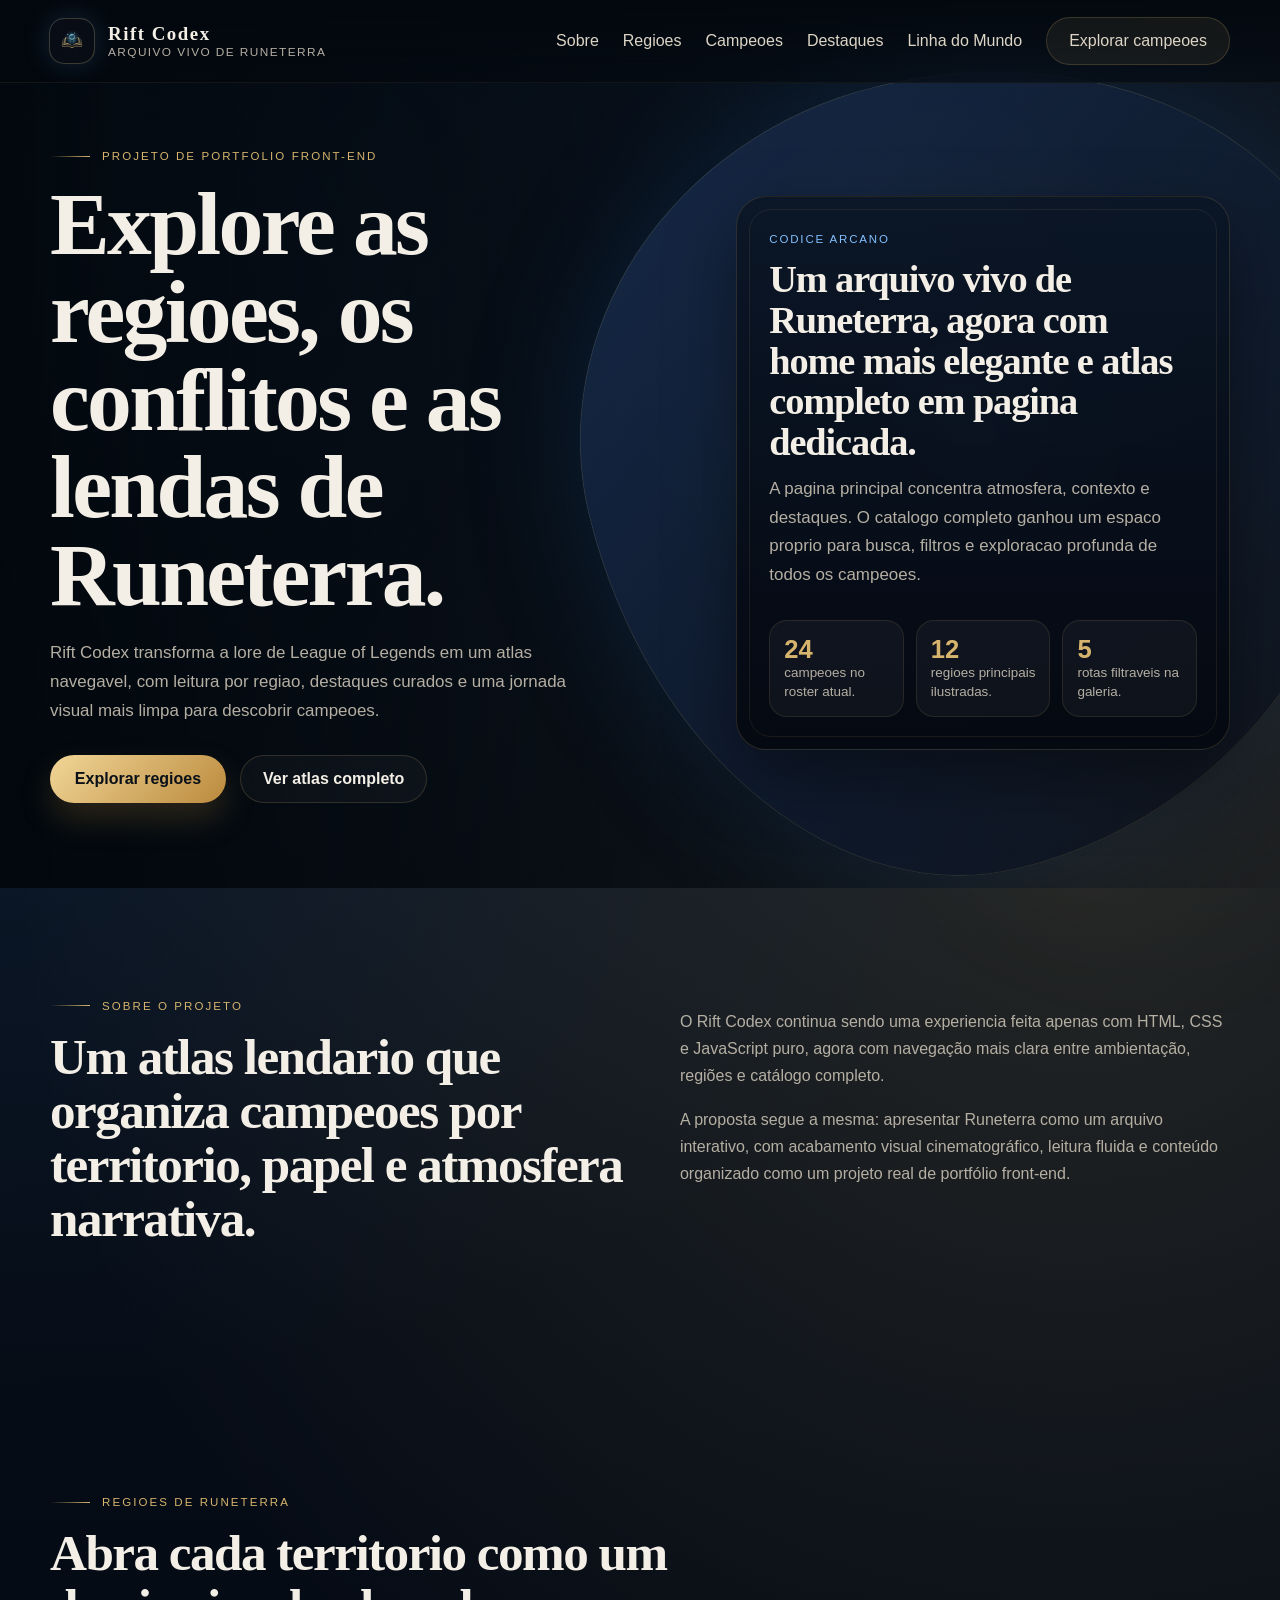
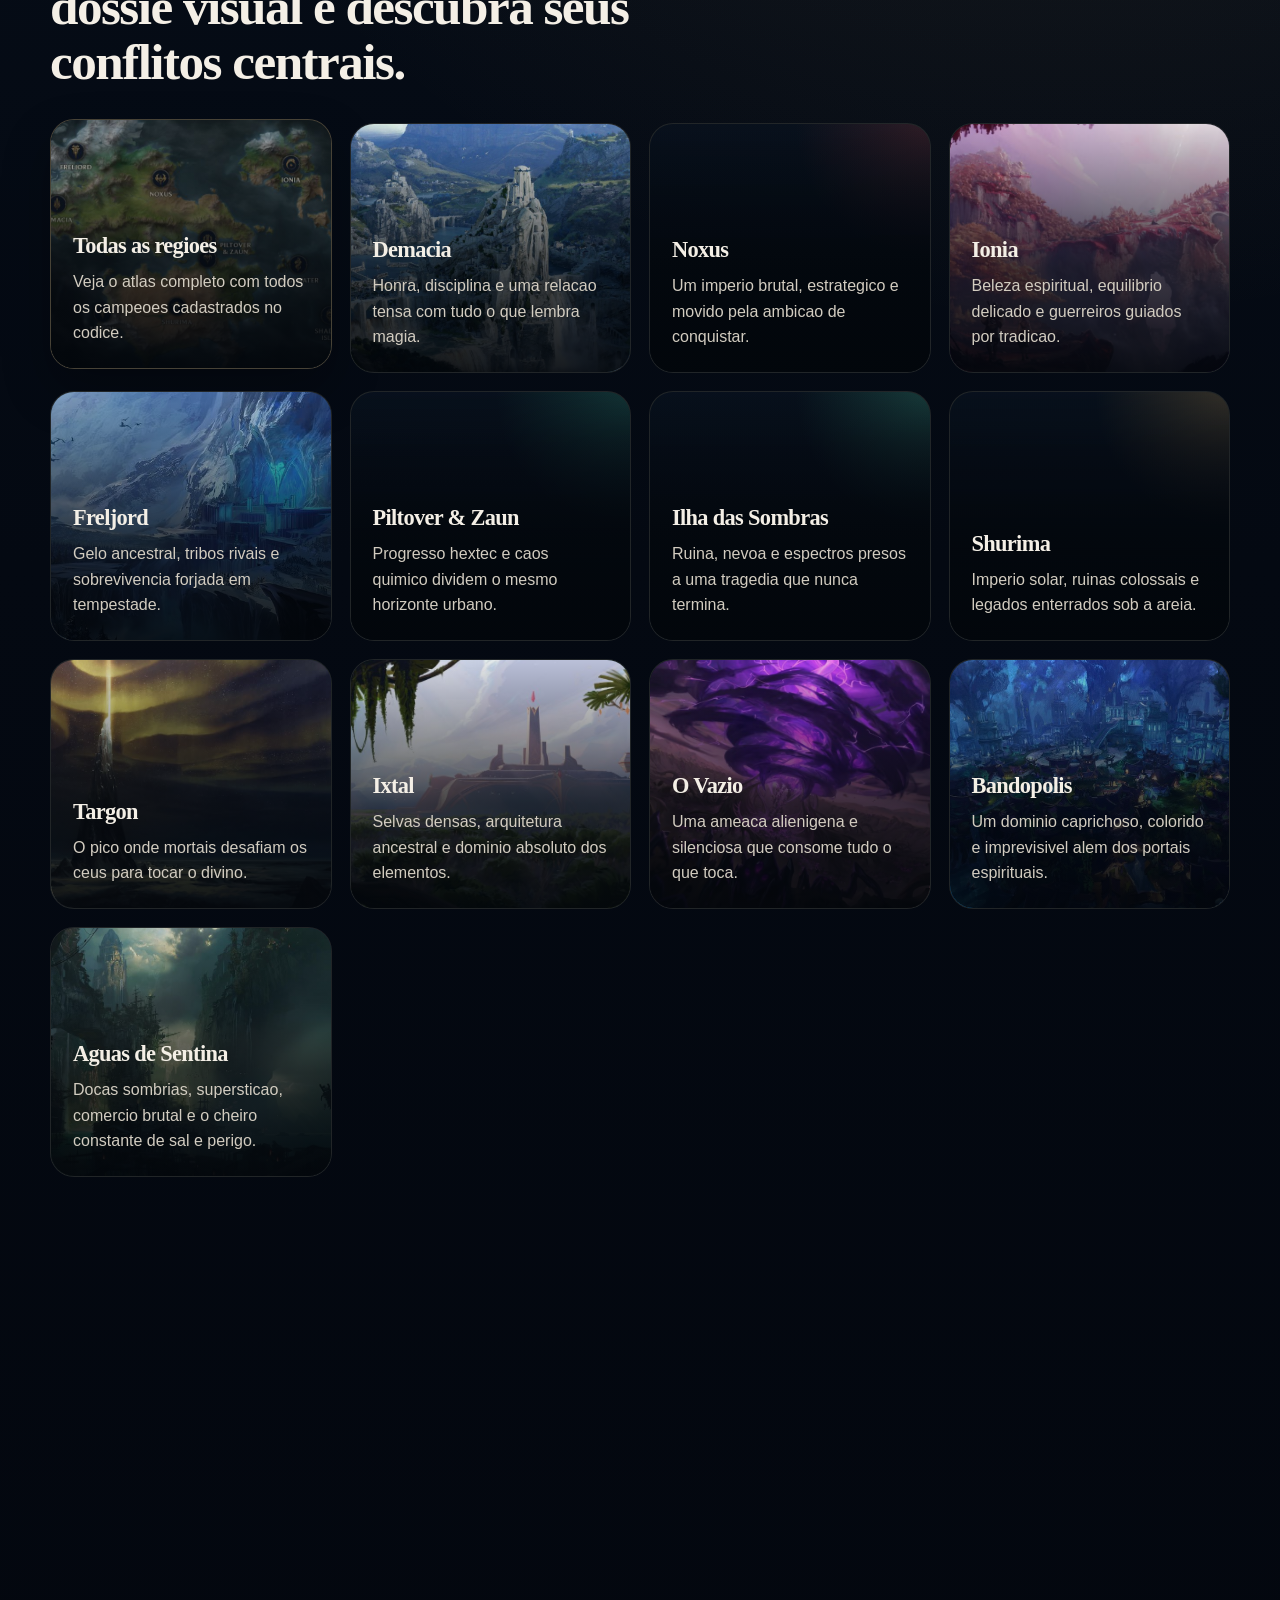
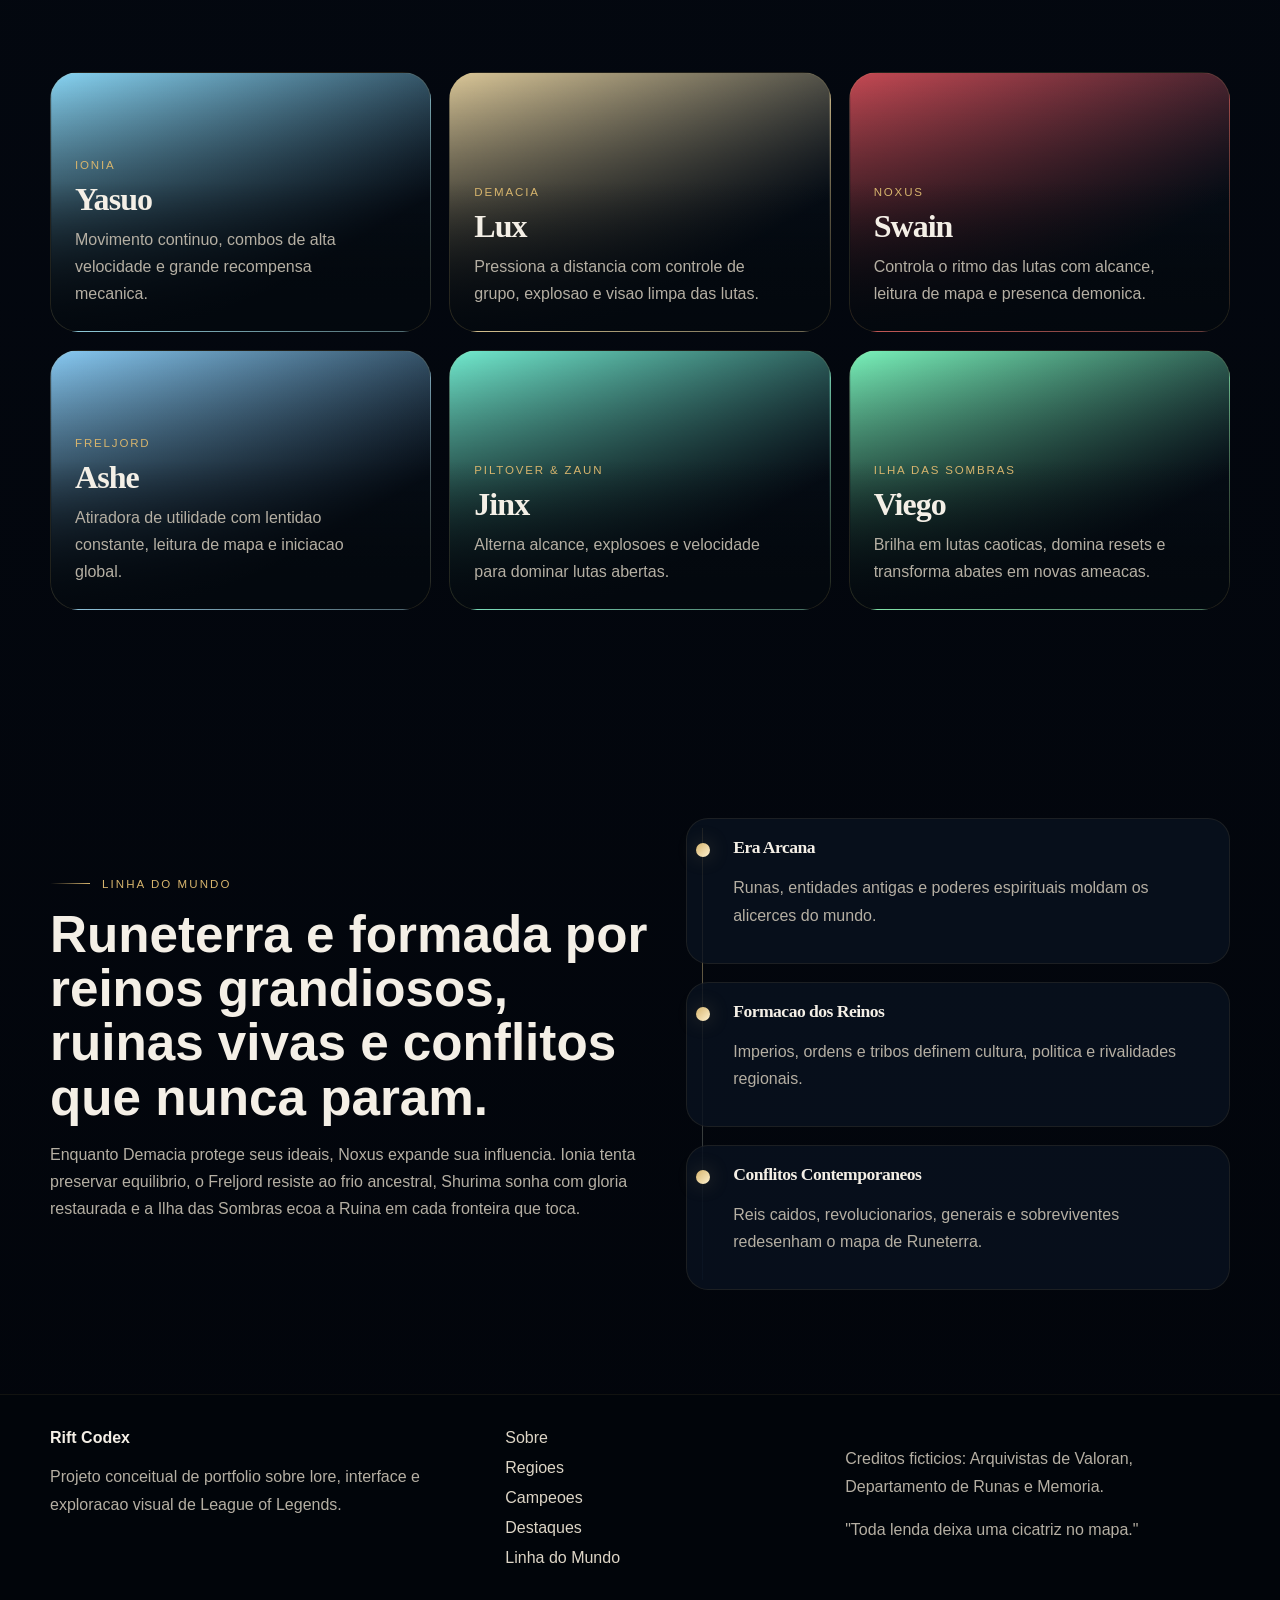
==== commit f8514795: "Atualiza layout e adiciona página de campeões" ====
--- a/index.html
+++ b/index.html
@@ -1,248 +1,375 @@
-<!DOCTYPE html>
+<!doctype html>
 <html lang="pt-BR">
-<head>
-  <meta charset="UTF-8">
-  <meta name="viewport" content="width=device-width, initial-scale=1.0">
-  <meta
-    name="description"
-    content="Rift Codex e um atlas interativo de Runeterra com campeoes de League of Legends organizados por regiao."
-  >
-  <title>Rift Codex | Atlas Vivo de Runeterra</title>
-  <link rel="stylesheet" href="style.css">
-</head>
-<body>
-  <div class="site-shell">
-    <div class="ambient ambient-left"></div>
-    <div class="ambient ambient-right"></div>
-
-    <header class="site-header" id="topo">
-      <div class="header-inner">
-        <a href="#hero" class="brand" aria-label="Ir para o inicio">
-          <span class="brand-mark"></span>
-          <span class="brand-copy">
+  <head>
+    <meta charset="UTF-8" />
+    <meta name="viewport" content="width=device-width, initial-scale=1.0" />
+    <meta
+      name="description"
+      content="Rift Codex e um atlas interativo de Runeterra com campeoes de League of Legends organizados por regiao."
+    />
+    <title>Rift Codex | Atlas Vivo de Runeterra</title>
+    <link rel="stylesheet" href="style.css" />
+  </head>
+  <body data-page="home">
+    <div class="site-shell">
+      <div class="ambient ambient-left"></div>
+      <div class="ambient ambient-right"></div>
+
+      <header class="site-header" id="topo">
+        <div class="header-inner">
+          <a href="#hero" class="brand" aria-label="Ir para o inicio">
+            <span class="brand-mark">
+              <img src="assets/logosite.png" alt="Logo Rift Codex" />
+            </span>
+            <span class="brand-copy">
+              <strong>Rift Codex</strong>
+              <small>Arquivo Vivo de Runeterra</small>
+            </span>
+          </a>
+
+          <button
+            class="menu-toggle"
+            type="button"
+            aria-expanded="false"
+            aria-controls="main-nav"
+            aria-label="Abrir menu"
+          >
+            <span></span>
+            <span></span>
+            <span></span>
+          </button>
+
+          <nav class="main-nav" id="main-nav" aria-label="Navegacao principal">
+            <a href="#sobre">Sobre</a>
+            <a href="#regioes">Regioes</a>
+            <a href="campeoes.html">Campeoes</a>
+            <a href="#destaques">Destaques</a>
+            <a href="#mundo">Linha do Mundo</a>
+            <a href="campeoes.html" class="nav-cta">Explorar campeoes</a>
+          </nav>
+        </div>
+      </header>
+
+      <main>
+        <section class="hero" id="hero">
+          <div class="hero-backdrop"></div>
+          <div class="container hero-grid">
+            <div class="hero-copy reveal">
+              <span class="eyebrow">Projeto de portfolio front-end</span>
+              <h1>
+                Explore as regioes, os conflitos e as lendas de Runeterra.
+              </h1>
+              <p>
+                Rift Codex transforma a lore de League of Legends em um atlas
+                navegavel, com leitura por regiao, destaques curados e uma
+                jornada visual mais limpa para descobrir campeoes.
+              </p>
+              <div class="hero-actions">
+                <a href="#regioes" class="button button-primary"
+                  >Explorar regioes</a
+                >
+                <a href="campeoes.html" class="button button-secondary"
+                  >Ver atlas completo</a
+                >
+              </div>
+            </div>
+
+            <div class="hero-panel reveal">
+              <div class="hero-panel-frame">
+                <span class="panel-kicker">Codice Arcano</span>
+                <h2>
+                  Um arquivo vivo de Runeterra, agora com home mais elegante e
+                  atlas completo em pagina dedicada.
+                </h2>
+                <p>
+                  A pagina principal concentra atmosfera, contexto e destaques.
+                  O catalogo completo ganhou um espaco proprio para busca,
+                  filtros e exploracao profunda de todos os campeoes.
+                </p>
+                <div
+                  class="hero-runes"
+                  id="heroStats"
+                  aria-label="Indicadores do projeto"
+                ></div>
+              </div>
+            </div>
+          </div>
+        </section>
+
+        <section class="about section" id="sobre">
+          <div class="container split-layout">
+            <div class="section-heading reveal">
+              <span class="eyebrow">Sobre o projeto</span>
+              <h2>
+                Um atlas lendario que organiza campeoes por territorio, papel e
+                atmosfera narrativa.
+              </h2>
+            </div>
+            <div class="about-copy reveal">
+              <p>
+                O Rift Codex continua sendo uma experiencia feita apenas com
+                HTML, CSS e JavaScript puro, agora com navegação mais clara
+                entre ambientação, regiões e catálogo completo.
+              </p>
+              <p>
+                A proposta segue a mesma: apresentar Runeterra como um arquivo
+                interativo, com acabamento visual cinematográfico, leitura
+                fluida e conteúdo organizado como um projeto real de portfólio
+                front-end.
+              </p>
+            </div>
+          </div>
+        </section>
+
+        <section class="regions section" id="regioes">
+          <div class="container">
+            <div class="section-heading reveal section-heading-tight">
+              <span class="eyebrow">Regioes de Runeterra</span>
+              <h2>
+                Abra cada territorio como um dossie visual e descubra seus
+                conflitos centrais.
+              </h2>
+            </div>
+            <div
+              class="region-filters reveal"
+              id="regionFilters"
+              aria-label="Filtros por regiao"
+              data-variant="cards"
+            ></div>
+          </div>
+        </section>
+
+        <section class="featured section" id="destaques">
+          <div class="container">
+            <div class="featured-head reveal">
+              <div class="section-heading section-heading-tight">
+                <span class="eyebrow">Destaques</span>
+                <h2>
+                  Campeoes centrais para sentir o peso politico, magico e
+                  militar de Runeterra.
+                </h2>
+                <p>
+                  Uma selecao enxuta para abrir o clima do mundo antes de
+                  mergulhar no atlas completo.
+                </p>
+              </div>
+              <div class="featured-cta">
+                <a href="campeoes.html" class="button button-primary"
+                  >Explorar todos os campeoes</a
+                >
+              </div>
+            </div>
+            <div class="featured-rail" id="featuredRail"></div>
+          </div>
+        </section>
+
+        <section class="worldline section" id="mundo">
+          <div class="container worldline-layout">
+            <div class="worldline-copy reveal">
+              <span class="eyebrow">Linha do mundo</span>
+              <h2>
+                Runeterra e formada por reinos grandiosos, ruinas vivas e
+                conflitos que nunca param.
+              </h2>
+              <p>
+                Enquanto Demacia protege seus ideais, Noxus expande sua
+                influencia. Ionia tenta preservar equilibrio, o Freljord resiste
+                ao frio ancestral, Shurima sonha com gloria restaurada e a Ilha
+                das Sombras ecoa a Ruina em cada fronteira que toca.
+              </p>
+            </div>
+
+            <div class="timeline reveal" aria-label="Resumo da linha do mundo">
+              <article>
+                <strong>Era Arcana</strong>
+                <p>
+                  Runas, entidades antigas e poderes espirituais moldam os
+                  alicerces do mundo.
+                </p>
+              </article>
+              <article>
+                <strong>Formacao dos Reinos</strong>
+                <p>
+                  Imperios, ordens e tribos definem cultura, politica e
+                  rivalidades regionais.
+                </p>
+              </article>
+              <article>
+                <strong>Conflitos Contemporaneos</strong>
+                <p>
+                  Reis caidos, revolucionarios, generais e sobreviventes
+                  redesenham o mapa de Runeterra.
+                </p>
+              </article>
+            </div>
+          </div>
+        </section>
+      </main>
+
+      <footer class="site-footer">
+        <div class="container footer-layout">
+          <div>
             <strong>Rift Codex</strong>
-            <small>Arquivo Vivo de Runeterra</small>
-          </span>
-        </a>
-
-        <button class="menu-toggle" type="button" aria-expanded="false" aria-controls="main-nav" aria-label="Abrir menu">
-          <span></span>
-          <span></span>
-          <span></span>
+            <p>
+              Projeto conceitual de portfolio sobre lore, interface e exploracao
+              visual de League of Legends.
+            </p>
+          </div>
+          <div class="footer-links">
+            <a href="#sobre">Sobre</a>
+            <a href="#regioes">Regioes</a>
+            <a href="campeoes.html">Campeoes</a>
+            <a href="#destaques">Destaques</a>
+            <a href="#mundo">Linha do Mundo</a>
+          </div>
+          <div class="footer-meta">
+            <p>
+              Creditos ficticios: Arquivistas de Valoran, Departamento de Runas
+              e Memoria.
+            </p>
+            <p class="footer-quote">"Toda lenda deixa uma cicatriz no mapa."</p>
+          </div>
+        </div>
+      </footer>
+    </div>
+
+    <aside class="champion-modal" id="championModal" aria-hidden="true">
+      <div class="modal-backdrop" data-close-modal></div>
+      <div
+        class="modal-panel"
+        role="dialog"
+        aria-modal="true"
+        aria-labelledby="modalChampionName"
+      >
+        <button
+          class="modal-close"
+          type="button"
+          data-close-modal
+          aria-label="Fechar detalhes do campeao"
+        >
+          x
         </button>
-
-        <nav class="main-nav" id="main-nav" aria-label="Navegacao principal">
-          <a href="#sobre">Sobre</a>
-          <a href="#regioes">Regioes</a>
-          <a href="#campeoes">Campeoes</a>
-          <a href="#destaques">Destaques</a>
-          <a href="#mundo">Linha do Mundo</a>
-          <a href="#campeoes" class="nav-cta">Explorar campeoes</a>
-        </nav>
+        <div class="modal-banner">
+          <img id="modalChampionImage" alt="" />
+        </div>
+
+        <div class="modal-topline">
+          <span id="modalChampionRegion">Regiao</span>
+          <span id="modalChampionClass">Classe</span>
+          <span id="modalChampionLanes">Lanes</span>
+        </div>
+
+        <div class="modal-hero">
+          <div class="modal-title-block">
+            <h2 id="modalChampionName">Campeao</h2>
+            <p id="modalChampionTitle">Titulo</p>
+            <div class="modal-tags" id="modalChampionTags"></div>
+          </div>
+        </div>
+
+        <div class="modal-content">
+          <section>
+            <h3>Lore resumida</h3>
+            <p id="modalChampionLore"></p>
+          </section>
+          <section>
+            <h3>Perfil de jogo</h3>
+            <p id="modalChampionStyle"></p>
+          </section>
+          <section class="modal-span-2">
+            <h3>Habilidades</h3>
+            <ul class="skill-list" id="modalChampionSkills"></ul>
+          </section>
+          <section>
+            <h3>Curiosidades</h3>
+            <ul class="fact-list" id="modalChampionFacts"></ul>
+          </section>
+          <section>
+            <h3>Presenca em rota</h3>
+            <div class="lane-list" id="modalChampionLaneList"></div>
+          </section>
+        </div>
       </div>
-    </header>
-
-    <main>
-      <section class="hero" id="hero">
-        <div class="hero-backdrop"></div>
-        <div class="container hero-grid">
-          <div class="hero-copy reveal">
-            <span class="eyebrow">Projeto de portfolio front-end</span>
-            <h1>Explore as regioes, os conflitos e as lendas de Runeterra.</h1>
-            <p>
-              Rift Codex transforma a lore de League of Legends em um atlas navegavel, com filtro por regiao, lane,
-              classe e um painel detalhado para cada campeao.
-            </p>
-            <div class="hero-actions">
-              <a href="#regioes" class="button button-primary">Explorar regioes</a>
-              <a href="#campeoes" class="button button-secondary">Ver galeria</a>
-            </div>
-          </div>
-
-          <div class="hero-panel reveal">
-            <div class="hero-panel-frame">
-              <span class="panel-kicker">Codice Arcano</span>
-              <h2>Mais conteudo, mais simetria e uma leitura visual digna de um produto real.</h2>
-              <p>
-                Um arquivo premium para navegar por Demacia, Noxus, Ionia, Freljord, Shurima e outras regioes
-                marcadas por guerra, fe, magia e ambicao.
-              </p>
-              <div class="hero-runes" id="heroStats" aria-label="Indicadores do projeto"></div>
-            </div>
-          </div>
-        </div>
-      </section>
-
-      <section class="about section" id="sobre">
-        <div class="container split-layout">
-          <div class="section-heading reveal">
-            <span class="eyebrow">Sobre o projeto</span>
-            <h2>Um atlas lendario que organiza campeoes por territorio, papel e estilo de jogo.</h2>
-          </div>
-          <div class="about-copy reveal">
-            <p>
-              O Rift Codex continua sendo uma experiencia totalmente em HTML, CSS e JavaScript puro, agora com base
-              expandida de campeoes, filtros mais uteis e um modal muito mais rico para explorar cada personagem.
-            </p>
-            <p>
-              O foco esta em acabamento visual, consistencia entre secoes, composicao simetrica e uma navegacao que
-              valoriza tanto a atmosfera de Runeterra quanto a clareza da informacao.
-            </p>
-          </div>
-        </div>
-      </section>
-
-      <section class="regions section" id="regioes">
-        <div class="container">
-          <div class="section-heading reveal section-heading-tight">
-            <span class="eyebrow">Regioes de Runeterra</span>
-            <h2>Selecione um territorio para destacar os campeoes que definem sua historia.</h2>
-          </div>
-          <div class="region-filters reveal" id="regionFilters" aria-label="Filtros por regiao"></div>
-        </div>
-      </section>
-
-      <section class="champions section" id="campeoes">
-        <div class="container">
-          <div class="section-heading section-heading-inline reveal">
-            <div>
-              <span class="eyebrow">Campeoes</span>
-              <h2>Uma galeria mais ampla, organizada e facil de explorar.</h2>
-            </div>
-            <p id="championCounter">Carregando campeoes...</p>
-          </div>
-
-          <div class="filter-toolbar reveal">
-            <div class="filter-group">
-              <label for="laneFilter">Lane</label>
-              <select id="laneFilter" class="filter-select">
-                <option value="all">Todas</option>
-              </select>
-            </div>
-            <div class="filter-group">
-              <label for="classFilter">Classe</label>
-              <select id="classFilter" class="filter-select">
-                <option value="all">Todas</option>
-              </select>
-            </div>
-            <button class="filter-reset" id="resetFilters" type="button">Limpar filtros</button>
-          </div>
-
-          <div class="champion-grid" id="championGrid"></div>
-        </div>
-      </section>
-
-      <section class="featured section" id="destaques">
-        <div class="container">
-          <div class="section-heading reveal section-heading-tight">
-            <span class="eyebrow">Destaques</span>
-            <h2>Campeoes centrais para sentir o peso politico, magico e militar de Runeterra.</h2>
-          </div>
-          <div class="featured-rail" id="featuredRail"></div>
-        </div>
-      </section>
-
-      <section class="worldline section" id="mundo">
-        <div class="container worldline-layout">
-          <div class="worldline-copy reveal">
-            <span class="eyebrow">Linha do mundo</span>
-            <h2>Runeterra e formada por reinos grandiosos, ruinas vivas e conflitos que nunca param.</h2>
-            <p>
-              Enquanto Demacia protege seus ideais, Noxus expande sua influencia. Ionia tenta preservar equilibrio,
-              o Freljord resiste ao frio ancestral, Shurima sonha com gloria restaurada e a Ilha das Sombras ecoa a
-              Ruina em cada fronteira que toca.
-            </p>
-          </div>
-
-          <div class="timeline reveal" aria-label="Resumo da linha do mundo">
-            <article>
-              <strong>Era Arcana</strong>
-              <p>Runas, entidades antigas e poderes espirituais moldam os alicerces do mundo.</p>
-            </article>
-            <article>
-              <strong>Formacao dos Reinos</strong>
-              <p>Imperios, ordens e tribos definem cultura, politica e rivalidades regionais.</p>
-            </article>
-            <article>
-              <strong>Conflitos Contemporaneos</strong>
-              <p>Reis caidos, revolucionarios, generais e sobreviventes redesenham o mapa de Runeterra.</p>
-            </article>
-          </div>
-        </div>
-      </section>
-    </main>
-
-    <footer class="site-footer">
-      <div class="container footer-layout">
-        <div>
-          <strong>Rift Codex</strong>
-          <p>Projeto conceitual de portfolio sobre lore, interface e exploracao visual de League of Legends.</p>
-        </div>
-        <div class="footer-links">
-          <a href="#sobre">Sobre</a>
-          <a href="#regioes">Regioes</a>
-          <a href="#campeoes">Campeoes</a>
-          <a href="#destaques">Destaques</a>
-          <a href="#mundo">Linha do Mundo</a>
-        </div>
-        <div class="footer-meta">
-          <p>Creditos ficticios: Arquivistas de Valoran, Departamento de Runas e Memoria.</p>
-          <p class="footer-quote">"Toda lenda deixa uma cicatriz no mapa."</p>
+    </aside>
+
+    <aside class="region-modal" id="regionModal" aria-hidden="true">
+      <div class="modal-backdrop" data-close-region-modal></div>
+      <div
+        class="modal-panel region-modal-panel"
+        role="dialog"
+        aria-modal="true"
+        aria-labelledby="modalRegionName"
+      >
+        <button
+          class="modal-close"
+          type="button"
+          data-close-region-modal
+          aria-label="Fechar detalhes da regiao"
+        >
+          x
+        </button>
+        <div class="modal-banner region-banner">
+          <img id="modalRegionImage" alt="" />
+        </div>
+
+        <div class="modal-topline">
+          <span id="modalRegionTag">Regiao</span>
+          <span id="modalRegionTheme">Tema central</span>
+        </div>
+
+        <div class="modal-hero region-modal-hero">
+          <div
+            class="modal-sigil"
+            id="modalRegionSigil"
+            aria-hidden="true"
+          ></div>
+          <div class="modal-title-block">
+            <h2 id="modalRegionName">Regiao</h2>
+            <p id="modalRegionHeadline">Frase da regiao</p>
+          </div>
+        </div>
+
+        <div class="modal-content region-modal-content">
+          <section class="modal-span-2">
+            <h3>Lore resumida</h3>
+            <p id="modalRegionDescription"></p>
+          </section>
+          <section>
+            <h3>Caracteristicas</h3>
+            <ul class="fact-list" id="modalRegionTraits"></ul>
+          </section>
+          <section>
+            <h3>Conflitos e temas</h3>
+            <ul class="fact-list" id="modalRegionConflicts"></ul>
+          </section>
+          <section class="modal-span-2">
+            <div class="region-modal-footer">
+              <div>
+                <h3>Campeoes ligados a esta regiao</h3>
+                <div class="lane-list" id="modalRegionChampions"></div>
+              </div>
+              <button
+                class="button button-primary region-filter-cta"
+                id="modalRegionFilterButton"
+                type="button"
+              >
+                Ver campeoes desta regiao
+              </button>
+            </div>
+          </section>
         </div>
       </div>
-    </footer>
-  </div>
-
-  <aside class="champion-modal" id="championModal" aria-hidden="true">
-    <div class="modal-backdrop" data-close-modal></div>
-    <div class="modal-panel" role="dialog" aria-modal="true" aria-labelledby="modalChampionName">
-      <button class="modal-close" type="button" data-close-modal aria-label="Fechar detalhes do campeao">x</button>
-      <div class="modal-banner">
-        <img id="modalChampionImage" alt="">
-      </div>
-
-      <div class="modal-topline">
-        <span id="modalChampionRegion">Regiao</span>
-        <span id="modalChampionClass">Classe</span>
-        <span id="modalChampionLanes">Lanes</span>
-      </div>
-
-      <div class="modal-hero">
-        <div class="modal-sigil" id="modalChampionSigil" aria-hidden="true"></div>
-        <div class="modal-title-block">
-          <h2 id="modalChampionName">Campeao</h2>
-          <p id="modalChampionTitle">Titulo</p>
-          <div class="modal-tags" id="modalChampionTags"></div>
-        </div>
-      </div>
-
-      <div class="modal-content">
-        <section>
-          <h3>Lore resumida</h3>
-          <p id="modalChampionLore"></p>
-        </section>
-        <section>
-          <h3>Perfil de jogo</h3>
-          <p id="modalChampionStyle"></p>
-        </section>
-        <section class="modal-span-2">
-          <h3>Habilidades</h3>
-          <ul class="skill-list" id="modalChampionSkills"></ul>
-        </section>
-        <section>
-          <h3>Curiosidades</h3>
-          <ul class="fact-list" id="modalChampionFacts"></ul>
-        </section>
-        <section>
-          <h3>Presenca em rota</h3>
-          <div class="lane-list" id="modalChampionLaneList"></div>
-        </section>
-      </div>
-    </div>
-  </aside>
-
-  <button class="back-to-top" id="backToTop" type="button" aria-label="Voltar ao topo">^</button>
-
-  <script src="script.js"></script>
-</body>
+    </aside>
+
+    <button
+      class="back-to-top"
+      id="backToTop"
+      type="button"
+      aria-label="Voltar ao topo"
+    >
+      ^
+    </button>
+
+    <script src="script.js"></script>
+  </body>
 </html>
--- a/style.css
+++ b/style.css
@@ -202,6 +202,9 @@
 .brand-mark {
   width: 44px;
   height: 44px;
+  overflow: hidden;
+  display: grid;
+  place-items: center;
   border-radius: 14px;
   background:
     radial-gradient(circle at 28% 28%, rgba(255, 255, 255, 0.72), transparent 18%),
@@ -216,6 +219,14 @@
   inset: 7px;
   border-radius: 10px;
   border: 1px solid rgba(5, 10, 16, 0.34);
+}
+
+.brand-mark img {
+  position: relative;
+  z-index: 1;
+  width: 100%;
+  height: 100%;
+  object-fit: cover;
 }
 
 .brand-copy {
@@ -317,8 +328,8 @@
 }
 
 .hero {
-  min-height: 100vh;
-  padding-top: var(--header-height);
+  min-height: calc(100svh - 12px);
+  padding: calc(var(--header-height) + 28px) 0 52px;
   display: flex;
   align-items: center;
   position: relative;
@@ -350,10 +361,27 @@
   transform: rotate(-14deg);
 }
 
+.catalog-hero {
+  position: relative;
+  padding: calc(var(--header-height) + 60px) 0 42px;
+  overflow: clip;
+}
+
+.catalog-backdrop {
+  position: absolute;
+  inset: 0;
+  background:
+    radial-gradient(circle at 18% 14%, rgba(214, 180, 109, 0.12), transparent 24%),
+    radial-gradient(circle at 84% 18%, rgba(111, 182, 255, 0.14), transparent 28%),
+    linear-gradient(180deg, rgba(3, 8, 14, 0.94), rgba(4, 9, 16, 0.72) 52%, rgba(4, 8, 13, 0.18) 100%);
+}
+
 .hero-grid,
 .split-layout,
 .worldline-layout,
-.footer-layout {
+.footer-layout,
+.catalog-hero-layout,
+.featured-head {
   display: grid;
   gap: 32px;
 }
@@ -369,8 +397,34 @@
   align-items: start;
 }
 
+.catalog-hero-layout {
+  grid-template-columns: minmax(0, 1.08fr) minmax(320px, 0.82fr);
+  align-items: end;
+  gap: 42px;
+}
+
 .hero-copy {
   max-width: 640px;
+}
+
+.catalog-copy {
+  max-width: 720px;
+}
+
+.catalog-copy h1 {
+  margin: 0 0 18px;
+  line-height: 1;
+  font-size: clamp(2.8rem, 6vw, 5.2rem);
+  font-family: "Palatino Linotype", "Book Antiqua", Georgia, serif;
+  letter-spacing: -0.03em;
+}
+
+.catalog-copy p {
+  margin: 0;
+  max-width: 58ch;
+  color: var(--muted);
+  line-height: 1.75;
+  font-size: 1.04rem;
 }
 
 .hero h1 {
@@ -431,6 +485,10 @@
   margin-top: 28px;
 }
 
+.catalog-summary {
+  width: 100%;
+}
+
 .hero-stat {
   min-height: 86px;
   padding: 14px;
@@ -456,6 +514,13 @@
   display: grid;
   grid-template-columns: repeat(4, minmax(0, 1fr));
   gap: 18px;
+}
+
+.region-filters[data-variant="compact"] {
+  display: flex;
+  flex-wrap: wrap;
+  gap: 12px;
+  align-items: flex-start;
 }
 
 .region-card {
@@ -532,6 +597,32 @@
   box-shadow: 0 22px 48px rgba(0, 0, 0, 0.28);
 }
 
+.region-pill {
+  min-height: 54px;
+  flex: 1 1 186px;
+  max-width: 190px;
+  padding: 0 16px;
+  display: inline-flex;
+  align-items: center;
+  justify-content: center;
+  text-align: center;
+  border-radius: 999px;
+  border: 1px solid rgba(214, 180, 109, 0.14);
+  background: rgba(9, 18, 31, 0.84);
+  color: #e7dfd1;
+  cursor: pointer;
+  transition: transform var(--ease), border-color var(--ease), background var(--ease), color var(--ease);
+}
+
+.region-pill:hover,
+.region-pill:focus-visible,
+.region-pill.is-active {
+  color: #08111b;
+  background: linear-gradient(135deg, #f1d697, #bb8a3d);
+  border-color: rgba(214, 180, 109, 0.42);
+  transform: translateY(-2px);
+}
+
 .section-heading-inline {
   display: flex;
   justify-content: space-between;
@@ -549,11 +640,47 @@
   grid-template-columns: repeat(2, minmax(0, 220px)) auto;
   gap: 14px;
   align-items: end;
+  margin-top: 18px;
   margin-bottom: 24px;
   padding: 20px;
   border-radius: 22px;
   border: 1px solid rgba(214, 180, 109, 0.12);
   background: rgba(8, 16, 28, 0.84);
+}
+
+.catalog-search {
+  margin-bottom: 18px;
+}
+
+.search-field {
+  display: grid;
+  gap: 8px;
+  max-width: 420px;
+}
+
+.search-field span {
+  color: var(--muted);
+  font-size: 0.84rem;
+}
+
+.search-field input {
+  height: 54px;
+  padding: 0 18px;
+  border-radius: 16px;
+  border: 1px solid rgba(214, 180, 109, 0.16);
+  background: rgba(8, 16, 28, 0.84);
+  color: var(--text);
+  outline: none;
+  transition: border-color var(--ease), box-shadow var(--ease);
+}
+
+.search-field input::placeholder {
+  color: #9b9487;
+}
+
+.search-field input:focus {
+  border-color: rgba(214, 180, 109, 0.34);
+  box-shadow: 0 0 0 4px rgba(214, 180, 109, 0.08);
 }
 
 .filter-group {
@@ -704,11 +831,12 @@
   display: grid;
   grid-template-columns: repeat(3, minmax(0, 1fr));
   gap: 18px;
+  align-items: stretch;
 }
 
 .featured-card {
   position: relative;
-  min-height: 300px;
+  min-height: 260px;
   padding: 24px;
   display: grid;
   align-content: end;
@@ -721,6 +849,8 @@
     linear-gradient(150deg, var(--feature-start, #1d3550), #08111d 72%);
   background-size: cover;
   background-position: center top;
+  cursor: pointer;
+  transition: transform var(--ease), border-color var(--ease), box-shadow var(--ease);
 }
 
 .featured-card::after {
@@ -735,6 +865,13 @@
   z-index: 1;
 }
 
+.featured-card:hover,
+.featured-card:focus-visible {
+  transform: translateY(-5px);
+  border-color: rgba(214, 180, 109, 0.28);
+  box-shadow: 0 24px 56px rgba(0, 0, 0, 0.34);
+}
+
 .featured-card span {
   color: var(--gold);
   font-size: 0.72rem;
@@ -750,6 +887,34 @@
 .featured-card p {
   margin: 0;
   max-width: 34ch;
+}
+
+.featured-head {
+  grid-template-columns: minmax(0, 1fr) auto;
+  align-items: end;
+  margin-bottom: 28px;
+}
+
+.featured-head .section-heading {
+  margin-bottom: 0;
+}
+
+.featured-cta {
+  display: flex;
+  justify-content: flex-end;
+}
+
+.catalog-section {
+  padding-top: 46px;
+}
+
+.empty-state {
+  padding: 32px 28px;
+  border-radius: 24px;
+  border: 1px solid rgba(214, 180, 109, 0.12);
+  background: rgba(8, 16, 28, 0.84);
+  color: var(--muted);
+  text-align: center;
 }
 
 .worldline-layout {
@@ -836,7 +1001,24 @@
   transition: opacity var(--ease), visibility var(--ease);
 }
 
+.region-modal {
+  position: fixed;
+  inset: 0;
+  z-index: 49;
+  display: grid;
+  place-items: center;
+  padding: 20px;
+  visibility: hidden;
+  opacity: 0;
+  transition: opacity var(--ease), visibility var(--ease);
+}
+
 .champion-modal.is-open {
+  visibility: visible;
+  opacity: 1;
+}
+
+.region-modal.is-open {
   visibility: visible;
   opacity: 1;
 }
@@ -859,6 +1041,34 @@
     radial-gradient(circle at top right, rgba(111, 182, 255, 0.14), transparent 22%),
     linear-gradient(180deg, rgba(11, 21, 36, 0.98), rgba(4, 8, 14, 0.98));
   box-shadow: 0 28px 96px rgba(0, 0, 0, 0.48);
+}
+
+.region-modal-panel {
+  width: min(980px, 100%);
+}
+
+.region-banner img {
+  object-position: center center;
+}
+
+.region-modal-hero {
+  align-items: end;
+}
+
+.region-modal-content .fact-list {
+  display: grid;
+  gap: 10px;
+}
+
+.region-modal-footer {
+  display: flex;
+  justify-content: space-between;
+  align-items: end;
+  gap: 20px;
+}
+
+.region-filter-cta {
+  min-width: 250px;
 }
 
 .modal-close {
@@ -1107,12 +1317,17 @@
 }
 
 .reveal {
+  opacity: 1;
+  transform: none;
+}
+
+body.js-ready .reveal {
   opacity: 0;
   transform: translateY(24px);
   transition: opacity 700ms ease, transform 700ms ease;
 }
 
-.reveal.is-visible {
+body.js-ready .reveal.is-visible {
   opacity: 1;
   transform: translateY(0);
 }
@@ -1170,7 +1385,9 @@
   .split-layout,
   .worldline-layout,
   .footer-layout,
-  .modal-content {
+  .modal-content,
+  .catalog-hero-layout,
+  .featured-head {
     grid-template-columns: 1fr;
   }
 
@@ -1196,6 +1413,10 @@
   .section-heading-inline {
     flex-direction: column;
     align-items: start;
+  }
+
+  .featured-cta {
+    justify-content: flex-start;
   }
 }
 
@@ -1230,8 +1451,20 @@
     grid-template-columns: 1fr;
   }
 
+  .region-filters[data-variant="compact"] {
+    grid-template-columns: repeat(2, minmax(0, 1fr));
+  }
+
   .champion-card {
     min-height: 370px;
+  }
+
+  .featured-card {
+    min-height: 240px;
+  }
+
+  .catalog-hero {
+    padding-top: calc(var(--header-height) + 42px);
   }
 
   .modal-banner {
@@ -1248,6 +1481,20 @@
   .modal-hero {
     flex-direction: column;
     align-items: start;
+  }
+
+  .region-modal-footer {
+    flex-direction: column;
+    align-items: start;
+  }
+
+  .region-filter-cta {
+    width: 100%;
+    min-width: 0;
+  }
+
+  .search-field {
+    max-width: none;
   }
 }
 
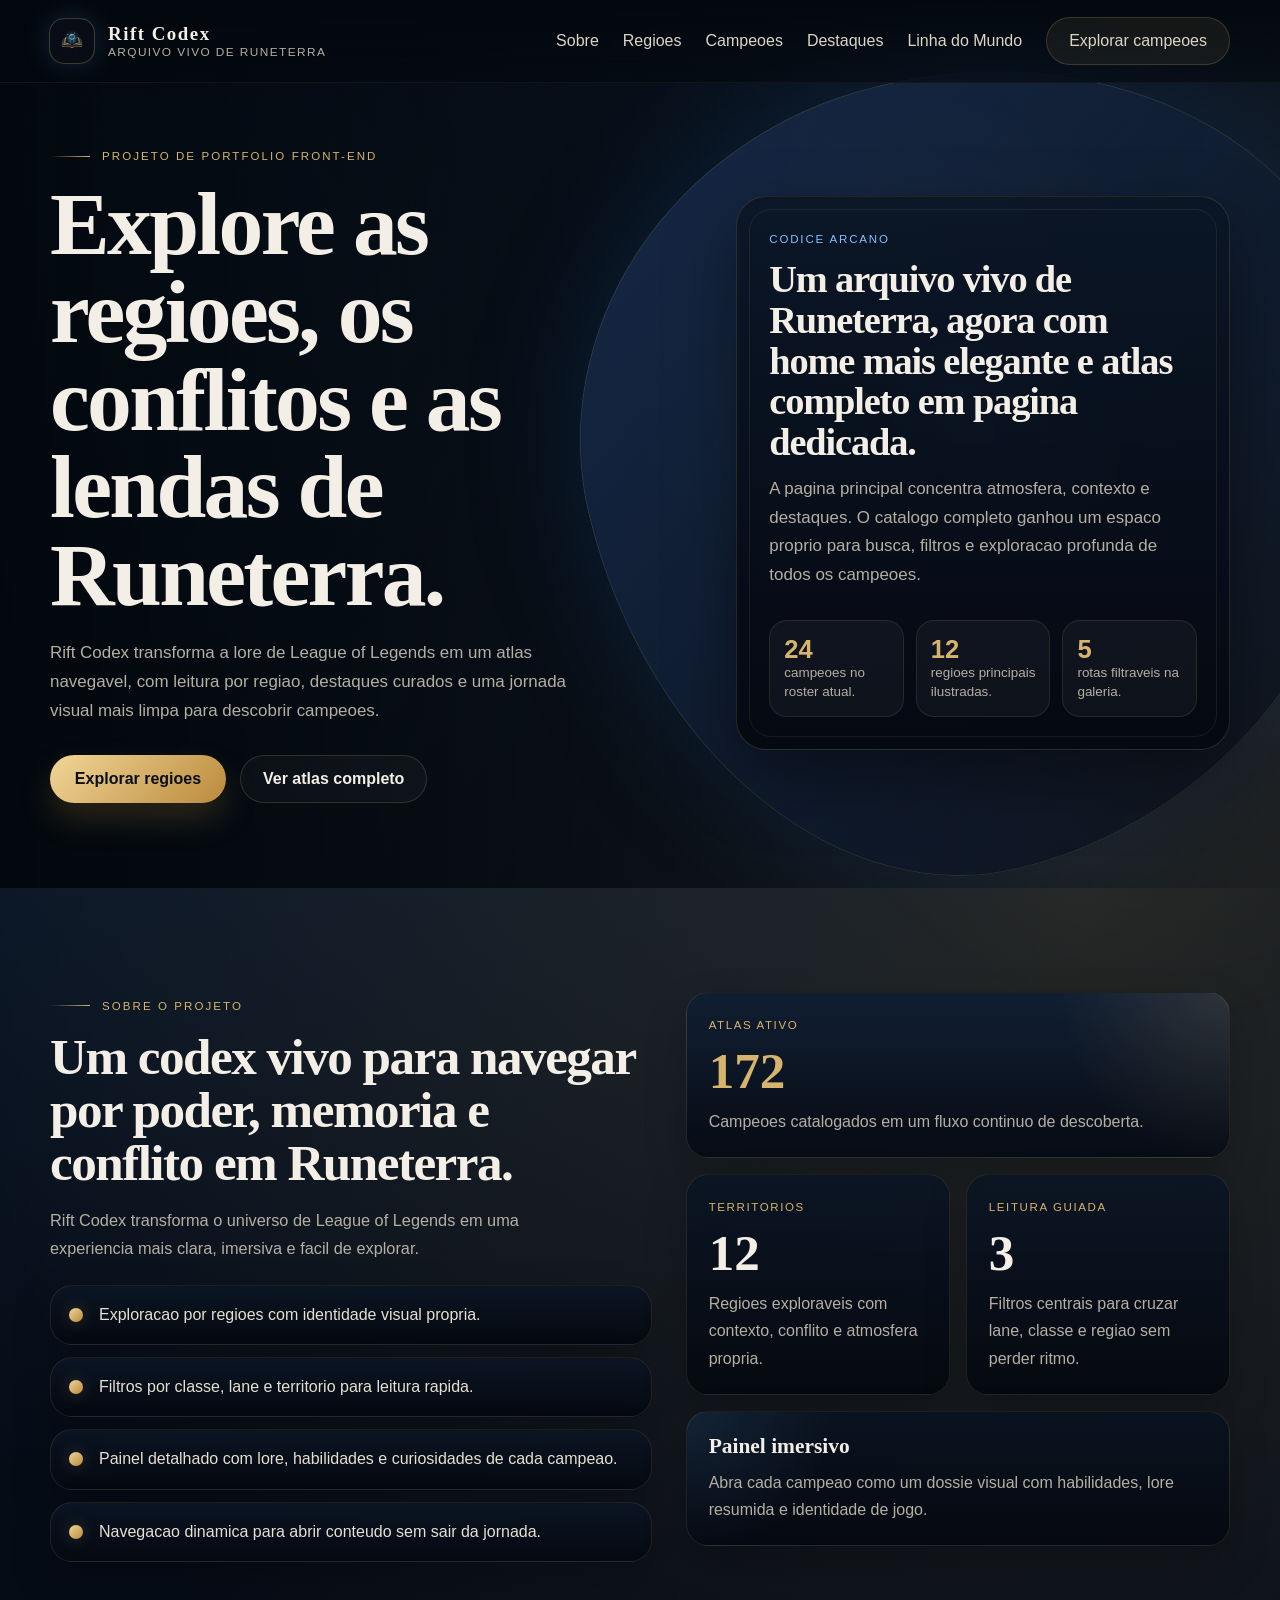
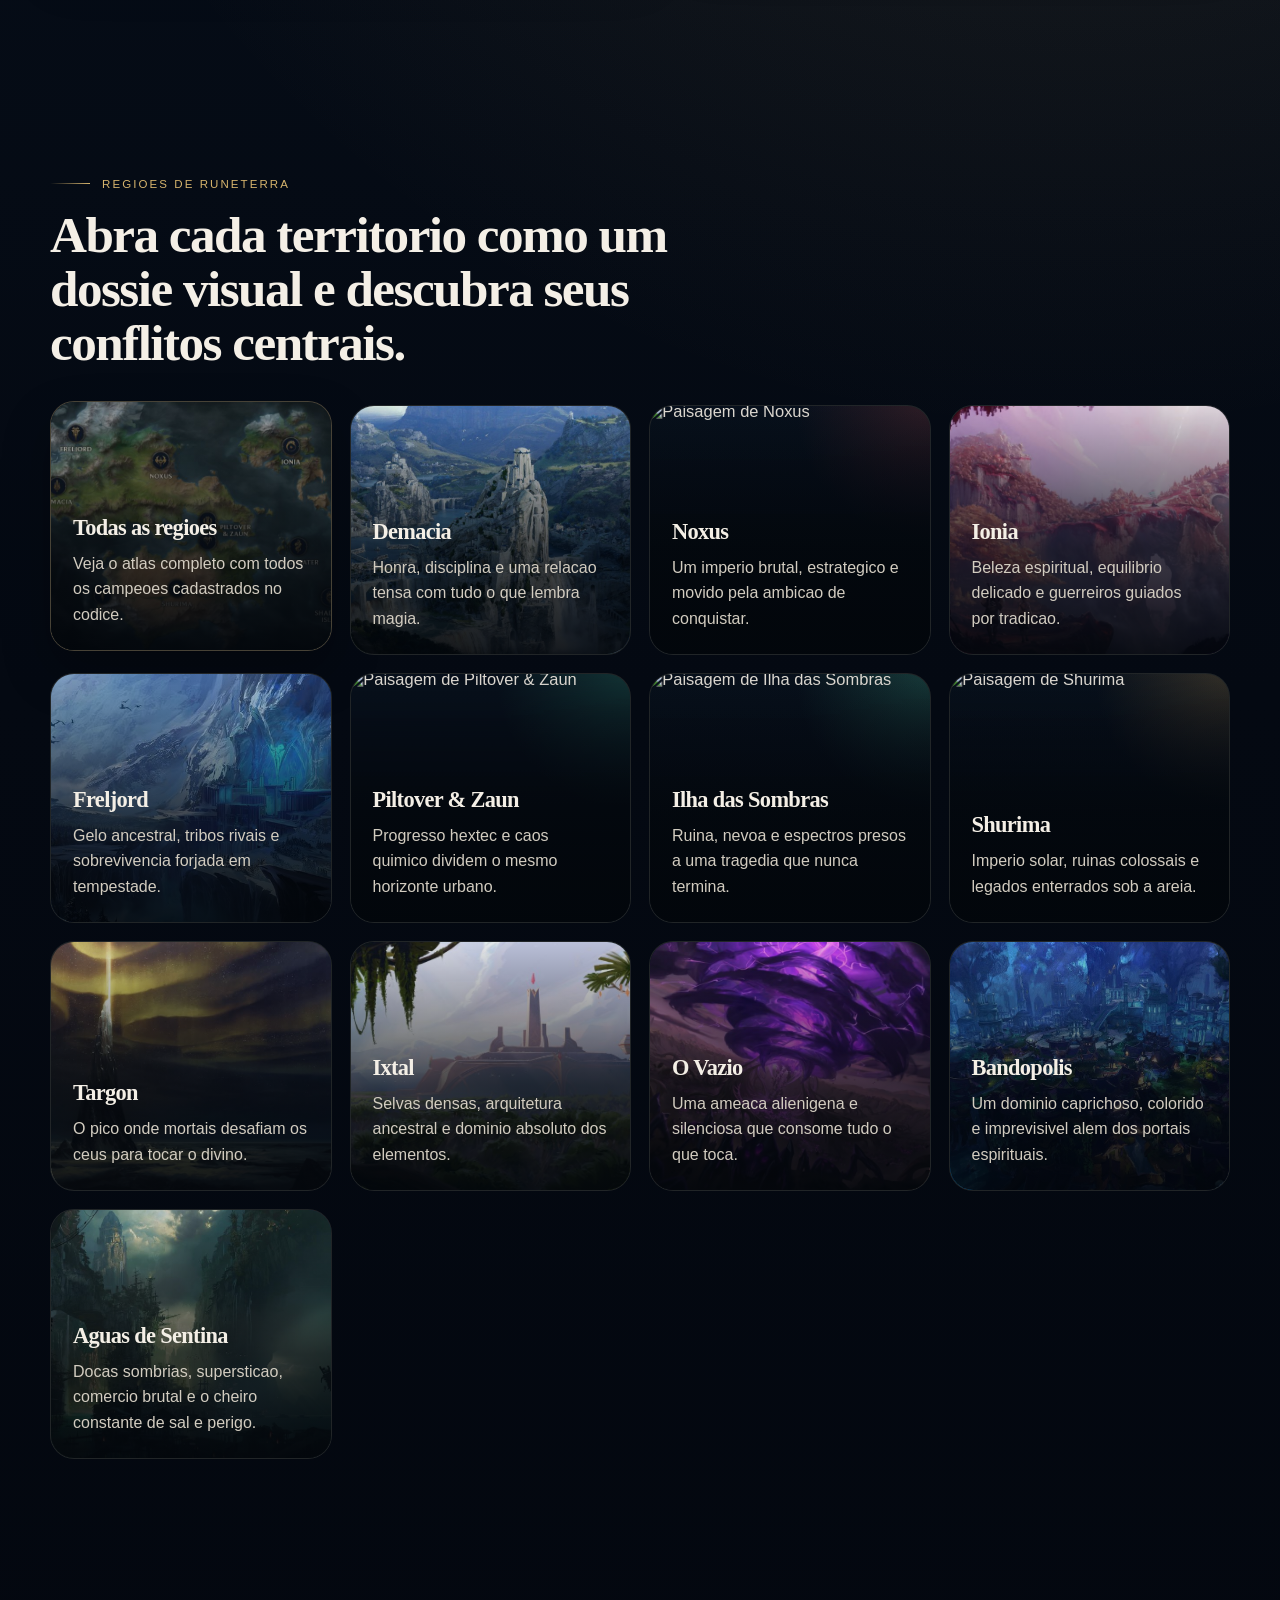
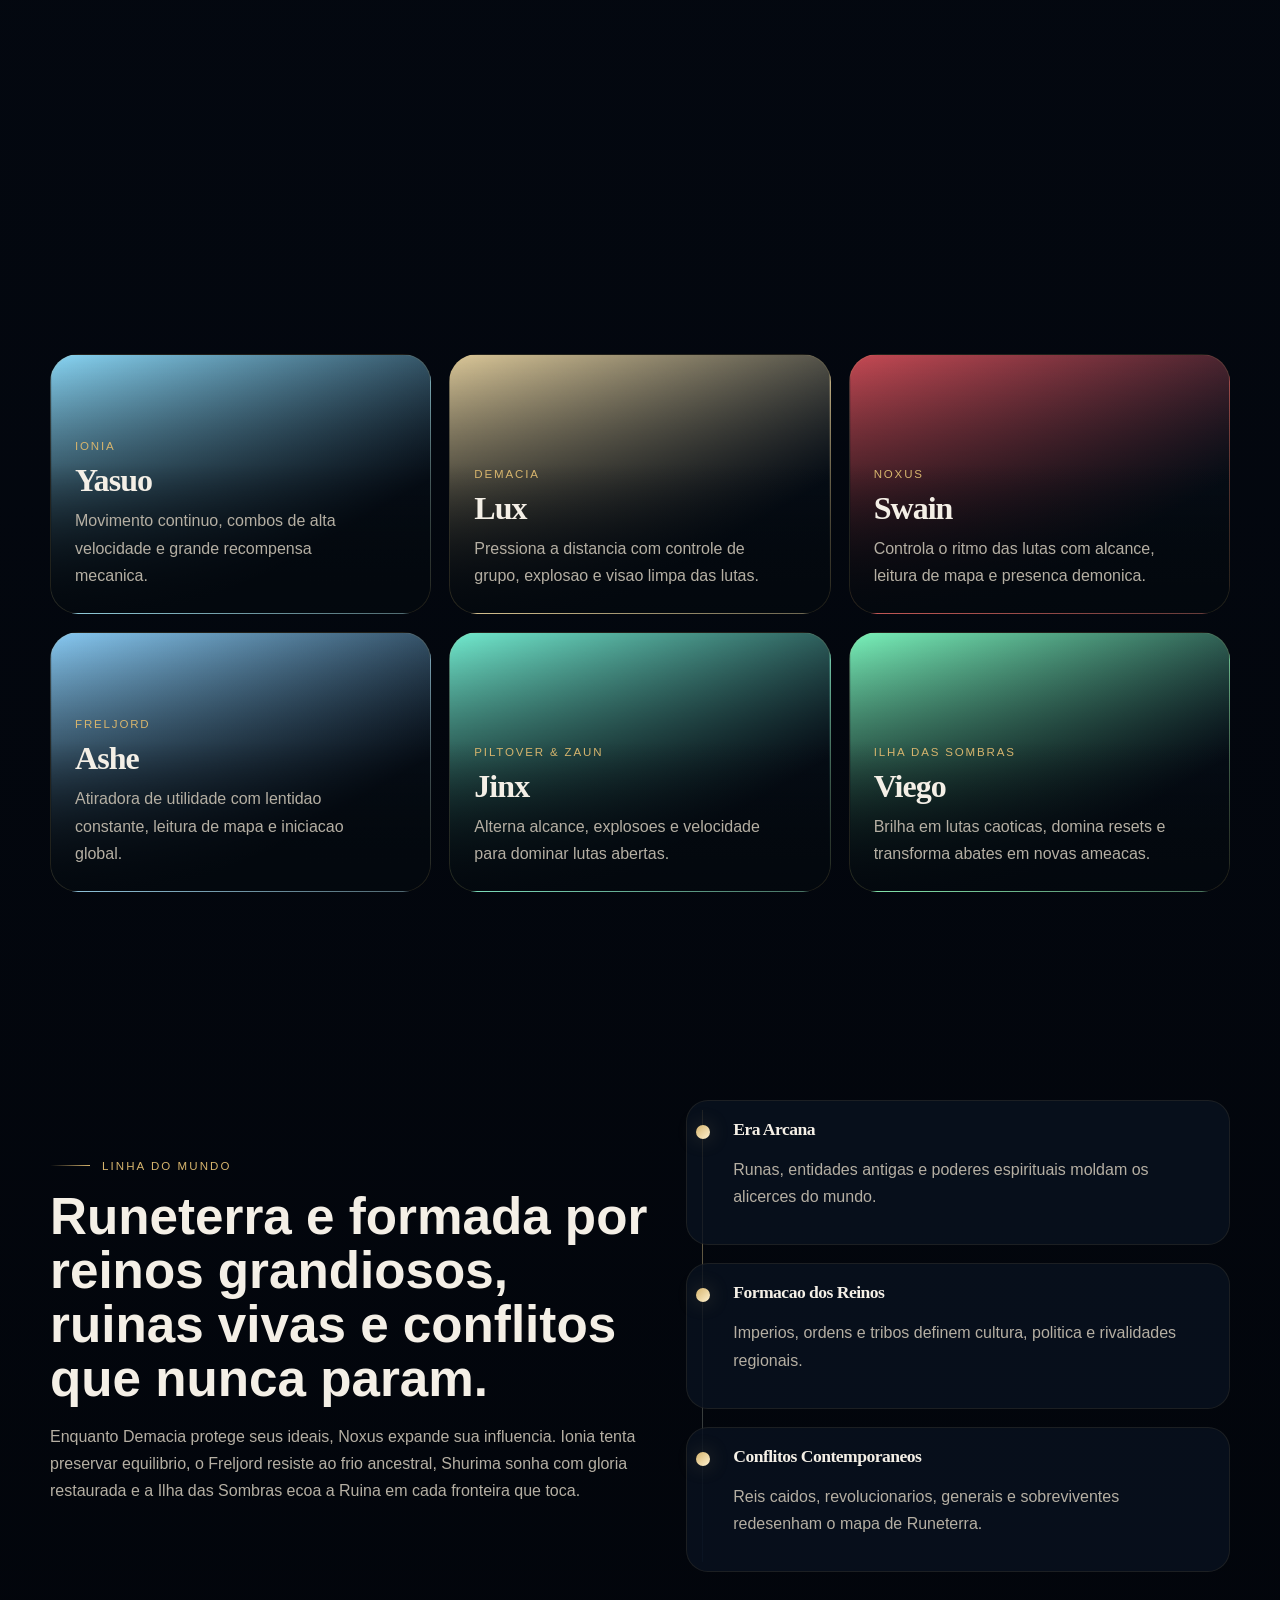
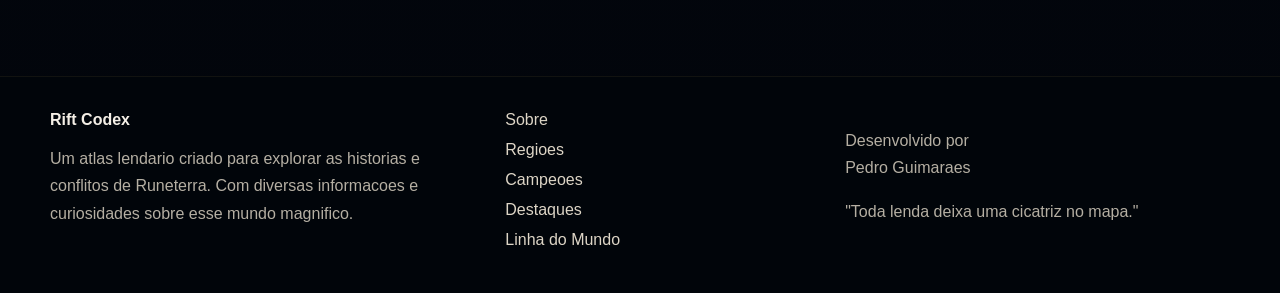
==== commit a3f48065: "Finalização do projeto Rift Codex, layout da home melhorado, página de campeões atualizada e melhori" ====
--- a/index.html
+++ b/index.html
@@ -97,26 +97,62 @@
         </section>
 
         <section class="about section" id="sobre">
-          <div class="container split-layout">
-            <div class="section-heading reveal">
+          <div class="container about-layout">
+            <div class="about-copy reveal">
               <span class="eyebrow">Sobre o projeto</span>
               <h2>
-                Um atlas lendario que organiza campeoes por territorio, papel e
-                atmosfera narrativa.
+                Um codex vivo para navegar por poder, memoria e conflito em
+                Runeterra.
               </h2>
-            </div>
-            <div class="about-copy reveal">
-              <p>
-                O Rift Codex continua sendo uma experiencia feita apenas com
-                HTML, CSS e JavaScript puro, agora com navegação mais clara
-                entre ambientação, regiões e catálogo completo.
+              <p class="about-lead">
+                Rift Codex transforma o universo de League of Legends em uma
+                experiencia mais clara, imersiva e facil de explorar.
               </p>
-              <p>
-                A proposta segue a mesma: apresentar Runeterra como um arquivo
-                interativo, com acabamento visual cinematográfico, leitura
-                fluida e conteúdo organizado como um projeto real de portfólio
-                front-end.
-              </p>
+              <ul class="about-feature-list">
+                <li>Exploracao por regioes com identidade visual propria.</li>
+                <li>Filtros por classe, lane e territorio para leitura rapida.</li>
+                <li>
+                  Painel detalhado com lore, habilidades e curiosidades de cada
+                  campeao.
+                </li>
+                <li>
+                  Navegacao dinamica para abrir conteudo sem sair da jornada.
+                </li>
+              </ul>
+            </div>
+
+            <div class="about-panel reveal" aria-label="Indicadores do codex">
+              <article class="about-stat-card about-stat-card-primary">
+                <span>Atlas ativo</span>
+                <strong>172</strong>
+                <p>Campeoes catalogados em um fluxo continuo de descoberta.</p>
+              </article>
+
+              <div class="about-stat-grid">
+                <article class="about-stat-card">
+                  <span>Territorios</span>
+                  <strong>12</strong>
+                  <p>
+                    Regioes exploraveis com contexto, conflito e atmosfera
+                    propria.
+                  </p>
+                </article>
+                <article class="about-stat-card">
+                  <span>Leitura guiada</span>
+                  <strong>3</strong>
+                  <p>
+                    Filtros centrais para cruzar lane, classe e regiao sem
+                    perder ritmo.
+                  </p>
+                </article>
+                <article class="about-info-card">
+                  <h3>Painel imersivo</h3>
+                  <p>
+                    Abra cada campeao como um dossie visual com habilidades,
+                    lore resumida e identidade de jogo.
+                  </p>
+                </article>
+              </div>
             </div>
           </div>
         </section>
@@ -211,8 +247,9 @@
           <div>
             <strong>Rift Codex</strong>
             <p>
-              Projeto conceitual de portfolio sobre lore, interface e exploracao
-              visual de League of Legends.
+              Um atlas lendario criado para explorar as historias e conflitos de
+              Runeterra. Com diversas informacoes e curiosidades sobre esse
+              mundo magnifico.
             </p>
           </div>
           <div class="footer-links">
@@ -224,8 +261,8 @@
           </div>
           <div class="footer-meta">
             <p>
-              Creditos ficticios: Arquivistas de Valoran, Departamento de Runas
-              e Memoria.
+              Desenvolvido por <br />
+              Pedro Guimaraes
             </p>
             <p class="footer-quote">"Toda lenda deixa uma cicatriz no mapa."</p>
           </div>
@@ -318,11 +355,6 @@
         </div>
 
         <div class="modal-hero region-modal-hero">
-          <div
-            class="modal-sigil"
-            id="modalRegionSigil"
-            aria-hidden="true"
-          ></div>
           <div class="modal-title-block">
             <h2 id="modalRegionName">Regiao</h2>
             <p id="modalRegionHeadline">Frase da regiao</p>
--- a/style.css
+++ b/style.css
@@ -397,6 +397,13 @@
   align-items: start;
 }
 
+.about-layout {
+  display: grid;
+  grid-template-columns: minmax(0, 1.05fr) minmax(320px, 0.95fr);
+  gap: 34px;
+  align-items: start;
+}
+
 .catalog-hero-layout {
   grid-template-columns: minmax(0, 1.08fr) minmax(320px, 0.82fr);
   align-items: end;
@@ -405,6 +412,143 @@
 
 .hero-copy {
   max-width: 640px;
+}
+
+.about-copy {
+  max-width: 640px;
+}
+
+.about-copy h2 {
+  margin: 0 0 18px;
+  line-height: 1.04;
+  font-size: clamp(2.1rem, 4vw, 3.8rem);
+  font-family: "Palatino Linotype", "Book Antiqua", Georgia, serif;
+  letter-spacing: -0.03em;
+}
+
+.about-lead {
+  margin: 0 0 22px;
+  max-width: 52ch;
+  color: #ddd5c7;
+  line-height: 1.8;
+  font-size: 1.02rem;
+}
+
+.about-feature-list {
+  list-style: none;
+  margin: 0;
+  padding: 0;
+  display: grid;
+  gap: 12px;
+}
+
+.about-feature-list li,
+.about-stat-card,
+.about-info-card {
+  position: relative;
+  border-radius: 22px;
+  border: 1px solid rgba(214, 180, 109, 0.12);
+  background:
+    linear-gradient(180deg, rgba(11, 21, 36, 0.92), rgba(5, 9, 16, 0.96));
+  box-shadow: 0 18px 42px rgba(0, 0, 0, 0.22);
+}
+
+.about-feature-list li {
+  padding: 16px 18px 16px 48px;
+  color: #e6dfd2;
+  line-height: 1.65;
+  transition: transform var(--ease), border-color var(--ease), box-shadow var(--ease);
+}
+
+.about-feature-list li::before {
+  content: "";
+  position: absolute;
+  left: 18px;
+  top: 22px;
+  width: 14px;
+  height: 14px;
+  border-radius: 50%;
+  background: linear-gradient(135deg, #f1d697, #bb8a3d);
+  box-shadow: 0 0 16px rgba(214, 180, 109, 0.24);
+}
+
+.about-feature-list li:hover,
+.about-stat-card:hover,
+.about-info-card:hover {
+  transform: translateY(-3px);
+  border-color: rgba(214, 180, 109, 0.24);
+  box-shadow: 0 24px 54px rgba(0, 0, 0, 0.28);
+}
+
+.about-panel {
+  display: grid;
+  gap: 16px;
+}
+
+.about-stat-grid {
+  display: grid;
+  grid-template-columns: repeat(2, minmax(0, 1fr));
+  gap: 16px;
+}
+
+.about-stat-card,
+.about-info-card {
+  overflow: hidden;
+}
+
+.about-stat-card {
+  padding: 22px;
+}
+
+.about-stat-card span {
+  display: inline-block;
+  margin-bottom: 10px;
+  color: var(--gold);
+  text-transform: uppercase;
+  letter-spacing: 0.14em;
+  font-size: 0.72rem;
+}
+
+.about-stat-card strong {
+  display: block;
+  margin-bottom: 8px;
+  color: var(--text);
+  font-size: clamp(2.1rem, 4vw, 3.4rem);
+  font-family: "Palatino Linotype", "Book Antiqua", Georgia, serif;
+}
+
+.about-stat-card p,
+.about-info-card p {
+  margin: 0;
+  color: var(--muted);
+  line-height: 1.7;
+}
+
+.about-stat-card-primary {
+  background:
+    radial-gradient(circle at top right, rgba(214, 180, 109, 0.14), transparent 30%),
+    linear-gradient(180deg, rgba(17, 31, 51, 0.98), rgba(7, 12, 21, 0.98));
+}
+
+.about-stat-card-primary strong {
+  color: var(--gold);
+}
+
+.about-stat-grid .about-info-card {
+  grid-column: 1 / -1;
+}
+
+.about-info-card {
+  padding: 22px;
+  background:
+    radial-gradient(circle at top left, rgba(111, 182, 255, 0.1), transparent 26%),
+    linear-gradient(180deg, rgba(10, 19, 32, 0.96), rgba(5, 9, 16, 0.96));
+}
+
+.about-info-card h3 {
+  margin: 0 0 10px;
+  font-size: 1.34rem;
+  font-family: "Palatino Linotype", "Book Antiqua", Georgia, serif;
 }
 
 .catalog-copy {
@@ -1383,6 +1527,7 @@
 
   .hero-grid,
   .split-layout,
+  .about-layout,
   .worldline-layout,
   .footer-layout,
   .modal-content,
